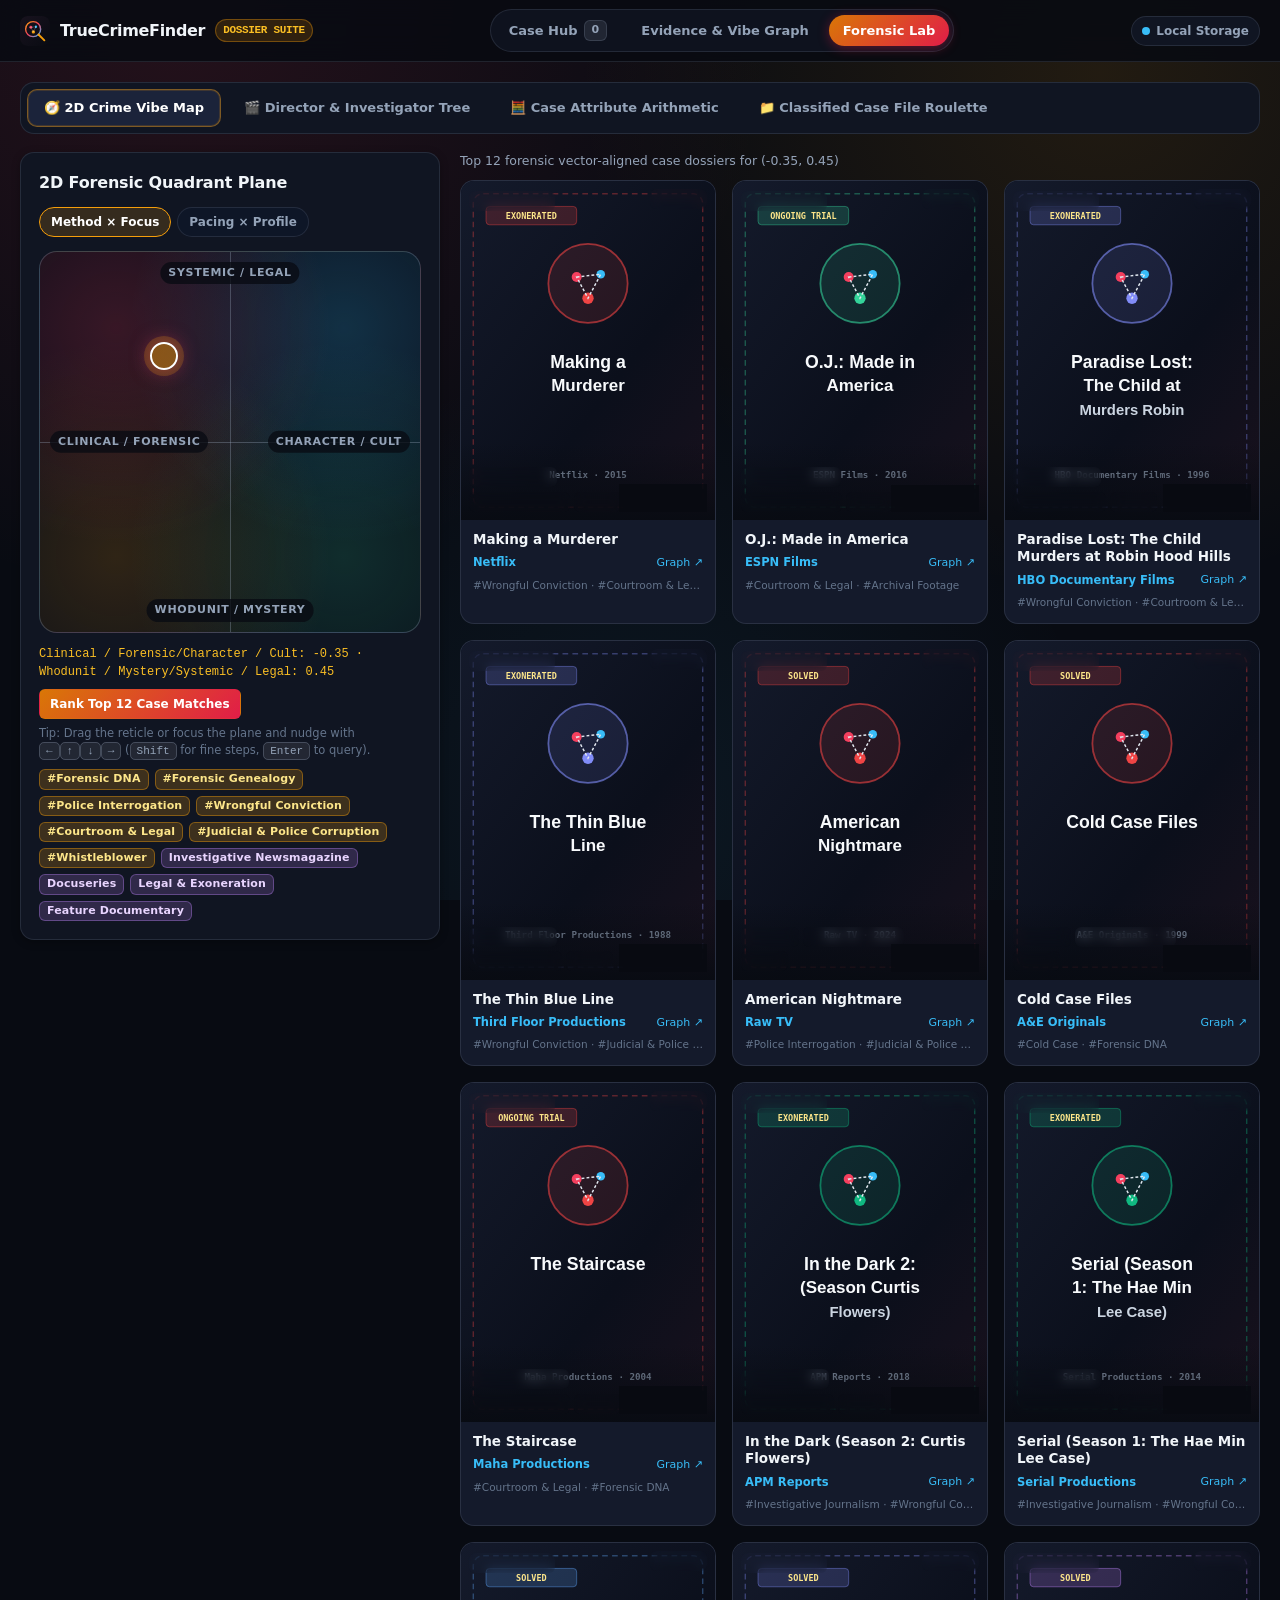
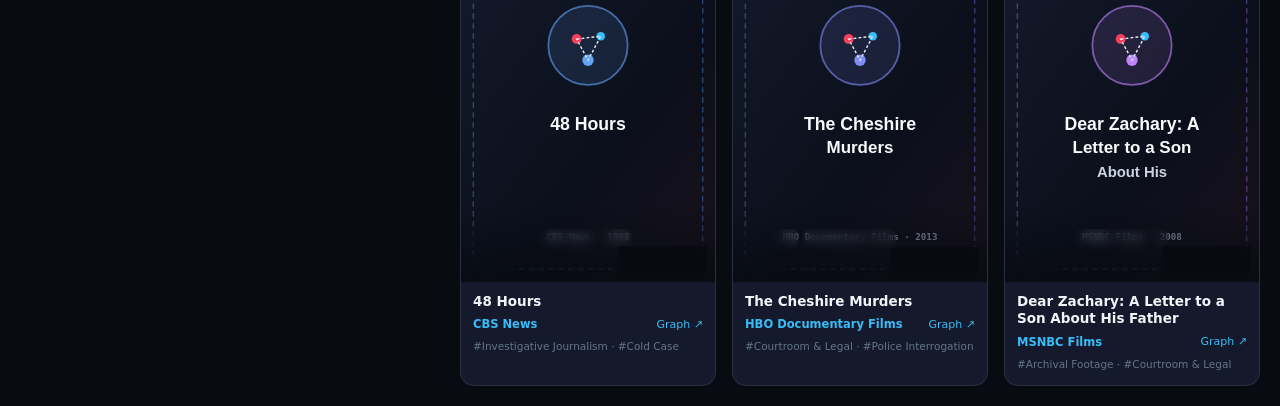
==== eclectic-lab.html @ af8a3ab4 "Initial commit: TrueCrimeFinder Web Suite" ====
<!DOCTYPE html>
<html lang="en">
<head>
  <meta charset="UTF-8">
  <meta name="viewport" content="width=device-width, initial-scale=1.0">
  <meta http-equiv="Content-Security-Policy" content="default-src 'self'; script-src 'self' 'unsafe-inline' 'wasm-unsafe-eval' https://cdn.jsdelivr.net; style-src 'self' 'unsafe-inline'; img-src 'self' https: data: blob:; connect-src 'self' https:; frame-src https://www.youtube-nocookie.com https://www.youtube.com; worker-src 'self' blob:; object-src 'none'; base-uri 'self'; form-action 'self';">
  <meta name="referrer" content="no-referrer-when-downgrade">
  <title>TrueCrimeFinder — Forensic Discovery Lab</title>
  <meta name="description" content="Experimental true crime discovery tools: 2D Crime Vibe Map, Director & Investigator Tree, Case Attribute Arithmetic, and Classified Case File Roulette.">
  <meta name="theme-color" content="#080b12">
  <meta name="mobile-web-app-capable" content="yes">
  <meta name="apple-mobile-web-app-status-bar-style" content="black-translucent">
  <meta name="apple-mobile-web-app-title" content="TrueCrimeFinder">
  <link rel="icon" href="./icon.svg" type="image/svg+xml">
  <link rel="apple-touch-icon" href="./icon.svg">
  <link rel="manifest" href="./manifest.webmanifest">
  <link rel="stylesheet" href="./styles.css">
</head>
<body>
  <div id="af-nav-host"></div>

  <main class="container">
    <!-- Segmented Forensic Lab Tab Bar -->
    <div class="tabs-bar" role="tablist" aria-label="Forensic Lab Modules">
      <button type="button" class="tab-btn active" role="tab" aria-selected="true" data-tab="vibe-map">🧭 2D Crime Vibe Map</button>
      <button type="button" class="tab-btn" role="tab" aria-selected="false" data-tab="auteur">🎬 Director &amp; Investigator Tree</button>
      <button type="button" class="tab-btn" role="tab" aria-selected="false" data-tab="arithmetic">🧮 Case Attribute Arithmetic</button>
      <button type="button" class="tab-btn" role="tab" aria-selected="false" data-tab="roulette">📁 Classified Case File Roulette</button>
    </div>

    <!-- MODULE 1: 2D CRIME VIBE MAP -->
    <section id="lab-vibe-map" class="tab-panel" role="tabpanel">
      <div class="vibe-map-layout">
        <div class="panel">
          <div class="panel-header">
            <h2 class="panel-title">2D Forensic Quadrant Plane</h2>
            <div class="pills-row">
              <button type="button" class="pill active axis-btn" data-axis="tone-reality">Method × Focus</button>
              <button type="button" class="pill axis-btn" data-axis="pacing-obscurity">Pacing × Profile</button>
            </div>
          </div>

          <!-- Draggable & Keyboard-Nudgeable Quadrant Plane (P1 A11y) -->
          <div
            id="quadrantPlane"
            class="quadrant-plane"
            tabindex="0"
            role="application"
            aria-label="2D Crime Vibe Map Quadrant Plane. Use arrow keys to nudge coordinates, Shift plus arrows for fine adjustments, and Enter to search."
          >
            <div class="quadrant-axis-x"></div>
            <div class="quadrant-axis-y"></div>
            <span class="quadrant-label top" id="qLblTop">Systemic / Legal</span>
            <span class="quadrant-label bottom" id="qLblBottom">Whodunit / Mystery</span>
            <span class="quadrant-label left" id="qLblLeft">Clinical / Forensic</span>
            <span class="quadrant-label right" id="qLblRight">Character / Cult</span>
            <div id="quadrantReticle" class="quadrant-reticle" style="left:50%;top:50%;"></div>
          </div>

          <div style="display:flex;justify-content:space-between;align-items:center;margin-top:12px;gap:8px;flex-wrap:wrap;">
            <div id="vibeCoordsReadout" aria-live="polite" style="font-family:var(--font-mono);font-size:12px;color:var(--amber);">
              x: 0.00 · y: 0.00
            </div>
            <button type="button" class="btn btn-primary btn-sm" id="searchQuadrantBtn">Rank Top 12 Case Matches</button>
          </div>
          <div style="font-size:11.5px;color:var(--text-dim);margin-top:6px;">
            Tip: Drag the reticle or focus the plane and nudge with <span class="kbd">←</span><span class="kbd">↑</span><span class="kbd">↓</span><span class="kbd">→</span> (<span class="kbd">Shift</span> for fine steps, <span class="kbd">Enter</span> to query).
          </div>
          <div id="quadrantSignals" class="pills-row" style="margin-top:10px;"></div>
        </div>

        <div>
          <div id="vibeMapMeta" style="font-size:12.5px;color:var(--text-muted);margin-bottom:10px;">Move the reticle to rank up to 12 true crime dossiers by forensic vector alignment.</div>
          <div id="vibeMapGrid" class="anime-grid"></div>
        </div>
      </div>
    </section>

    <!-- MODULE 2: DIRECTOR & INVESTIGATOR TREE -->
    <section id="lab-auteur" class="tab-panel" role="tabpanel" hidden>
      <div class="panel" style="margin-bottom:16px;">
        <div class="panel-header">
          <div>
            <h2 class="panel-title">Director, Journalist &amp; Investigator Tree</h2>
            <div style="font-size:12px;color:var(--text-muted);">Explore true crime documentarians, investigative podcast hosts, and homicide detectives across 5 craft buckets.</div>
          </div>
        </div>
        <div style="display:flex;gap:8px;margin-bottom:12px;flex-wrap:wrap;position:relative;">
          <div style="position:relative;flex:1;min-width:220px;">
            <input id="staffSearchInput" type="search" class="input input-full" placeholder="Search any documentarian, podcast journalist, or investigator..." autocomplete="off">
            <div id="staffDropdown" class="search-dropdown" role="listbox"></div>
          </div>
          <button type="button" class="btn btn-primary btn-sm" id="searchStaffBtn">Inspect Investigator</button>
        </div>
        <div class="pills-row" id="curatedAuteursBar"></div>
      </div>

      <div id="auteurHeader" class="panel" hidden style="margin-bottom:14px;"></div>
      <div id="auteurBucketsBar" class="pills-row sticky-subbar" style="margin-bottom:14px;"></div>
      <div id="auteurGrid" class="anime-grid"></div>
    </section>

    <!-- MODULE 3: CASE ATTRIBUTE ARITHMETIC -->
    <section id="lab-arithmetic" class="tab-panel" role="tabpanel" hidden>
      <div class="panel" style="margin-bottom:16px;">
        <div class="panel-header">
          <div>
            <h2 class="panel-title">Case Attribute Arithmetic (Signed Forensic Equations)</h2>
            <div style="font-size:12px;color:var(--text-muted);">
              Combine true crime cases, forensic tags, and categories with <strong>+</strong> / <strong>−</strong> polarity. Click any term's sign to flip it.
            </div>
          </div>
          <div class="meta-row">
            <label style="display:inline-flex;align-items:center;gap:5px;font-size:12px;color:var(--text-muted);cursor:pointer;">
              <input type="checkbox" id="arithEntryPointsOnly" checked> Standalone Entry Points Only
            </label>
            <button type="button" class="btn btn-sm" id="resetDefaultEqBtn">Preset: The Jinx + Forensic Files − Cult</button>
            <button type="button" class="btn btn-primary btn-sm" id="solveEquationBtn">= Solve Case Equation</button>
          </div>
        </div>

        <!-- Equation Bar -->
        <div id="equationBar" class="equation-bar" aria-label="Active forensic equation"></div>

        <!-- Add Terms Controls -->
        <div class="grid-3" style="margin-top:14px;">
          <div style="position:relative;">
            <label for="eqAddAnime" style="font-size:11.5px;color:var(--text-muted);display:block;margin-bottom:4px;">+ Add Case / Show Term</label>
            <input id="eqAddAnime" type="search" class="input input-full" placeholder="Search case (e.g. Making a Murderer, Bear Brook)..." autocomplete="off">
            <div id="eqAnimeDropdown" class="search-dropdown"></div>
          </div>
          <div>
            <label for="eqAddGenre" style="font-size:11.5px;color:var(--text-muted);display:block;margin-bottom:4px;">+ / − Add Category Term</label>
            <div style="display:flex;gap:6px;">
              <select id="eqAddGenre" class="select" style="flex:1;"></select>
              <button type="button" class="btn btn-emerald btn-sm" id="eqAddGenrePlus">+</button>
              <button type="button" class="btn btn-danger btn-sm" id="eqAddGenreMinus">−</button>
            </div>
          </div>
          <div>
            <label for="eqAddTag" style="font-size:11.5px;color:var(--text-muted);display:block;margin-bottom:4px;">+ / − Add Forensic Tag</label>
            <div style="display:flex;gap:6px;">
              <input id="eqAddTag" list="eqTagDatalist" class="input input-full" placeholder="e.g. Forensic Genealogy, Cold Case...">
              <datalist id="eqTagDatalist"></datalist>
              <button type="button" class="btn btn-emerald btn-sm" id="eqAddTagPlus">+</button>
              <button type="button" class="btn btn-danger btn-sm" id="eqAddTagMinus">−</button>
            </div>
          </div>
        </div>
      </div>

      <!-- Sticky Synthesized DNA Preview -->
      <div id="synthesizedDna" class="sticky-subbar" style="margin-bottom:14px;font-size:12px;color:var(--text-muted);" hidden></div>

      <div id="arithmeticGrid" class="anime-grid"></div>
    </section>

    <!-- MODULE 4: CLASSIFIED CASE FILE ROULETTE -->
    <section id="lab-roulette" class="tab-panel" role="tabpanel" hidden>
      <div class="panel" style="margin-bottom:18px;">
        <div class="panel-header" style="margin-bottom:0;">
          <div>
            <h2 class="panel-title">Classified Case File Roulette</h2>
            <div style="font-size:12px;color:var(--text-muted);">Case names and title tokens are stripped into <code>[REDACTED]</code> and poster art is sealed until declassification — evaluate cases purely on investigative premise.</div>
          </div>
          <div class="meta-row">
            <select id="roulettePopSelect" class="select" aria-label="Profile ceiling">
              <option value="75000">Deep Cuts (&lt;75k reach)</option>
              <option value="140000" selected>Under-Seen Cases (&lt;140k reach)</option>
              <option value="0">All Cases</option>
            </select>
            <select id="rouletteGenreSelect" class="select" aria-label="Optional category filter">
              <option value="">Any Category</option>
            </select>
            <button type="button" class="btn btn-primary btn-sm" id="rollRouletteBtn">🎲 Draw Classified Dossier</button>
          </div>
        </div>
      </div>

      <div id="rouletteStage"></div>
    </section>
  </main>

  <script src="./shared-core.js"></script>
  <script>
    (function () {
      'use strict';
      const AF = window.TrueCrimeFinderCore;
      AF.mountNav('lab');

      let activeTab = 'vibe-map';
      let taxonomy = null;
      const loadedTabs = new Set();

      function switchTab(tabName) {
        activeTab = tabName;
        document.querySelectorAll('.tabs-bar .tab-btn').forEach(btn => {
          const isAct = btn.dataset.tab === tabName;
          btn.classList.toggle('active', isAct);
          btn.setAttribute('aria-selected', String(isAct));
        });
        document.querySelectorAll('.tab-panel').forEach(sec => {
          sec.hidden = sec.id !== `lab-${tabName}`;
        });
        const url = new URL(window.location.href);
        url.searchParams.set('tab', tabName);
        history.replaceState(null, '', url.toString());

        if (!loadedTabs.has(tabName)) {
          loadedTabs.add(tabName);
          if (tabName === 'vibe-map') runQuadrantQuery();
          if (tabName === 'auteur') loadAuteur('Joe Berlinger');
          if (tabName === 'arithmetic') initArithmetic();
          if (tabName === 'roulette') rollRoulette();
        }
      }

      document.querySelectorAll('.tabs-bar .tab-btn').forEach(btn => {
        btn.addEventListener('click', () => switchTab(btn.dataset.tab));
      });

      function renderLabCard(media, badgeHtml = '') {
        const wl = AF.getState().watchlist[media.id];
        const title = AF.getDisplayTitle(media);
        const leadStudio = media.studios?.nodes?.[0]?.name || '';
        const subTags = AF.getTopSubgenreTags(media, 2);
        const caseSt = AF.classifyDub(media);
        return `
          <article class="anime-card" tabindex="0" data-id="${media.id}">
            <div class="anime-card-cover-wrap">
              <img class="anime-card-cover" src="${AF.escapeHtml(AF.getCover(media))}" alt="${AF.escapeHtml(title)}" loading="lazy">
              <div class="anime-card-overlay-top">
                <div>${badgeHtml} ${wl ? `<span class="badge badge-emerald">${AF.escapeHtml(wl.status)}</span>` : ''}</div>
                ${media.averageScore ? `<span class="badge badge-accent">★ ${media.averageScore}%</span>` : ''}
              </div>
              <div class="anime-card-overlay-bottom">
                <span class="badge badge-amber">${AF.escapeHtml(caseSt)}</span>
                <span class="badge badge-muted">Reach ${AF.formatCompactNumber(media.popularity)}</span>
                ${media.seasonYear ? `<span class="badge badge-muted">${media.seasonYear}</span>` : ''}
              </div>
              <button type="button" class="quick-wl-btn ${wl ? 'saved' : ''}" data-quick-wl="${media.id}" title="${wl ? 'Saved in Case Files (click to edit)' : 'Quick-add to Case Backlog'}">${wl ? '✓ Saved' : '+ Case File'}</button>
            </div>
            <div class="anime-card-body">
              <h3 class="anime-card-title">${AF.escapeHtml(title)}</h3>
              <div class="anime-card-meta">
                ${leadStudio
                  ? `<a href="./index.html?tab=archives&amp;studio=${encodeURIComponent(leadStudio)}" onclick="event.stopPropagation();" style="color:var(--cyan);font-weight:600;overflow:hidden;text-overflow:ellipsis;white-space:nowrap;">${AF.escapeHtml(leadStudio)}</a>`
                  : `<span>${AF.escapeHtml((media.genres || []).slice(0, 2).join(', ') || media.format || 'Dossier')}</span>`}
                <a href="./vibe-graph.html?seed=${media.id}" onclick="event.stopPropagation();" style="font-size:11px;flex-shrink:0;">Graph ↗</a>
              </div>
              ${subTags.length ? `<div style="font-size:10.5px;color:var(--text-dim);white-space:nowrap;overflow:hidden;text-overflow:ellipsis;">${subTags.map(t => '#' + AF.escapeHtml(t)).join(' · ')}</div>` : ''}
            </div>
          </article>
        `;
      }

      function wireCards(container, list) {
        const byId = new Map(list.map(m => [m.id, m]));
        container.querySelectorAll('.anime-card').forEach(card => {
          const open = () => AF.openDetailModal(byId.get(Number(card.dataset.id)) || Number(card.dataset.id));
          card.addEventListener('click', (ev) => { if (!ev.target.closest('a,button')) open(); });
          card.addEventListener('keydown', (ev) => { if (ev.key === 'Enter' || ev.key === ' ') { ev.preventDefault(); open(); } });
        });
        container.querySelectorAll('[data-quick-wl]').forEach(btn => {
          btn.addEventListener('click', (ev) => {
            ev.stopPropagation();
            const id = Number(btn.dataset.quickWl);
            const item = byId.get(id);
            const existing = AF.getState().watchlist[id];
            if (existing) {
              AF.openDetailModal(item || id);
            } else if (item) {
              AF.upsertWatchlistItem(item, { status: 'Case Backlog' });
              btn.classList.add('saved');
              btn.textContent = '✓ Saved';
              AF.toast(`Added "${AF.getDisplayTitle(item)}" to Case Backlog!`, 'success', 2000);
            }
          });
        });
      }

      // ----------------------------------------------------------------------
      // MODULE 1: 2D CRIME VIBE MAP (Method × Focus | Pacing × Profile)
      // ----------------------------------------------------------------------
      const AXIS_DEFS = {
        'tone-reality': {
          left: 'Clinical / Forensic', right: 'Character / Cult', bottom: 'Whodunit / Mystery', top: 'Systemic / Legal',
          mapCoords(x, y) {
            const tags = [], genres = [], avoidTags = [], avoidGenres = [];
            if (x <= -0.2) {
              tags.push('Forensic DNA', 'Forensic Genealogy', 'Police Interrogation');
              genres.push('Investigative Newsmagazine', 'Docuseries');
              avoidTags.push('Cult & High-Control Group');
            }
            if (x >= 0.2) {
              tags.push('Cult & High-Control Group', 'Con Artist & Impostor', 'Psychological Profile');
              genres.push('Cult & Extremism', 'Fraud & White-Collar');
            }
            if (y <= -0.2) {
              tags.push('Cold Case', 'Unsolved Mystery', 'Missing Persons', 'Small-Town Mystery');
              genres.push('Docuseries', 'True Crime Podcast');
            }
            if (y >= 0.2) {
              tags.push('Wrongful Conviction', 'Courtroom & Legal', 'Judicial & Police Corruption', 'Whistleblower');
              genres.push('Legal & Exoneration', 'Feature Documentary');
            }
            if (!tags.length && !genres.length) {
              tags.push('Investigative Journalism', 'Archival Footage');
              genres.push('Docuseries');
            }
            return { tags, genres, avoidTags, avoidGenres, maxPopularity: null, minPopularity: null };
          }
        },
        'pacing-obscurity': {
          left: 'Slow-Burn Deep Dive', right: 'Fast Procedural', bottom: 'High-Profile Case', top: 'Under-the-Radar Cold Case',
          mapCoords(x, y) {
            const tags = [], genres = [], avoidTags = [], avoidGenres = [];
            if (x <= -0.2) {
              tags.push('Investigative Journalism', 'Wrongful Conviction', 'Archival Footage');
              genres.push('True Crime Podcast', 'Feature Documentary');
            }
            if (x >= 0.2) {
              tags.push('Forensic DNA', 'Police Interrogation', 'Cyber & OSINT Sleuths');
              genres.push('Investigative Newsmagazine', 'Docuseries');
            }
            if (!tags.length) {
              tags.push('Cold Case', 'Courtroom & Legal');
              genres.push('Docuseries');
            }
            let maxPopularity = null;
            let minPopularity = null;
            if (y >= 0.35) maxPopularity = y >= 0.7 ? 55000 : 95000;
            else if (y <= -0.35) minPopularity = y <= -0.7 ? 160000 : 115000;
            return { tags, genres, avoidTags, avoidGenres, maxPopularity, minPopularity };
          }
        }
      };

      let axisMode = 'tone-reality';
      let reticleX = -0.35;
      let reticleY = 0.45;
      let quadrantDebounce = null;

      function updateReticleUI() {
        const def = AXIS_DEFS[axisMode];
        document.getElementById('qLblLeft').textContent = def.left;
        document.getElementById('qLblRight').textContent = def.right;
        document.getElementById('qLblTop').textContent = def.top;
        document.getElementById('qLblBottom').textContent = def.bottom;

        const leftPct = ((reticleX + 1) / 2) * 100;
        const topPct = ((1 - reticleY) / 2) * 100;
        const ret = document.getElementById('quadrantReticle');
        ret.style.left = leftPct + '%';
        ret.style.top = topPct + '%';

        document.getElementById('vibeCoordsReadout').textContent =
          `${def.left}/${def.right}: ${reticleX.toFixed(2)}  ·  ${def.bottom}/${def.top}: ${reticleY.toFixed(2)}`;

        const mapped = def.mapCoords(reticleX, reticleY);
        document.getElementById('quadrantSignals').innerHTML = [
          ...mapped.tags.map(t => `<span class="badge badge-accent">#${AF.escapeHtml(t)}</span>`),
          ...mapped.genres.map(g => `<span class="badge badge-purple">${AF.escapeHtml(g)}</span>`),
          mapped.maxPopularity ? `<span class="badge badge-amber">Reach &lt; ${AF.formatCompactNumber(mapped.maxPopularity)}</span>` : '',
          mapped.minPopularity ? `<span class="badge badge-cyan">Reach &gt; ${AF.formatCompactNumber(mapped.minPopularity)}</span>` : ''
        ].join('');
      }

      async function runQuadrantQuery() {
        const def = AXIS_DEFS[axisMode];
        const mapped = def.mapCoords(reticleX, reticleY);
        const grid = document.getElementById('vibeMapGrid');
        const meta = document.getElementById('vibeMapMeta');

        let pool = [...AF.CANONICAL_DOSSIER_LIST];
        if (mapped.maxPopularity) {
          const sub = pool.filter(m => (m.popularity || 0) <= mapped.maxPopularity);
          if (sub.length >= 4) pool = sub;
        }
        if (mapped.minPopularity) {
          const sub = pool.filter(m => (m.popularity || 0) >= mapped.minPopularity);
          if (sub.length >= 4) pool = sub;
        }

        const targetTags = new Set(mapped.tags.map(t => t.toLowerCase()));
        const targetGenres = new Set(mapped.genres.map(g => g.toLowerCase()));
        const avoidT = new Set((mapped.avoidTags || []).map(t => t.toLowerCase()));
        const avoidG = new Set((mapped.avoidGenres || []).map(g => g.toLowerCase()));

        const rawScored = pool.map(m => {
          let align = 0;
          let hits = 0;
          for (const t of (m.tags || [])) {
            const tl = t.name.toLowerCase();
            if (targetTags.has(tl)) { align += (t.rank || 60) * 1.3; hits++; }
            if (avoidT.has(tl)) align -= (t.rank || 60) * 1.4;
          }
          for (const g of (m.genres || [])) {
            const gl = g.toLowerCase();
            if (targetGenres.has(gl)) { align += 48; hits++; }
            if (avoidG.has(gl)) align -= 75;
          }
          if (hits >= 2) align *= (1 + Math.min(4, hits) * 0.16);
          align += (m.averageScore || 80) * 0.28;
          return { media: m, align };
        }).sort((a, b) => b.align - a.align).slice(0, 12);

        const topAlign = rawScored[0]?.align || 1;
        const minAlign = rawScored[rawScored.length - 1]?.align || 0;
        const span = Math.max(25, topAlign - minAlign);
        const scored = rawScored.map((s, idx) => {
          const norm = (s.align - minAlign) / span;
          const pct = Math.min(98, Math.max(64, Math.round(70 + norm * 27 - idx * 0.4)));
          return { ...s, pct };
        });

        meta.textContent = `Top ${scored.length} forensic vector-aligned case dossiers for (${reticleX.toFixed(2)}, ${reticleY.toFixed(2)})`;
        grid.innerHTML = scored.map(s => renderLabCard(s.media, `<span class="badge badge-cyan">${s.pct}% match</span>`)).join('');
        wireCards(grid, scored.map(s => s.media));
      }

      const plane = document.getElementById('quadrantPlane');
      let draggingPlane = false;

      function setReticleFromPointer(ev) {
        const rect = plane.getBoundingClientRect();
        const nx = Math.max(-1, Math.min(1, ((ev.clientX - rect.left) / rect.width) * 2 - 1));
        const ny = Math.max(-1, Math.min(1, 1 - ((ev.clientY - rect.top) / rect.height) * 2));
        reticleX = nx;
        reticleY = ny;
        updateReticleUI();
      }

      plane.addEventListener('pointerdown', (ev) => {
        draggingPlane = true;
        plane.setPointerCapture(ev.pointerId);
        setReticleFromPointer(ev);
      });
      plane.addEventListener('pointermove', (ev) => {
        if (!draggingPlane) return;
        setReticleFromPointer(ev);
      });
      plane.addEventListener('pointerup', () => {
        if (!draggingPlane) return;
        draggingPlane = false;
        runQuadrantQuery();
      });

      plane.addEventListener('keydown', (ev) => {
        const step = ev.shiftKey ? 0.05 : 0.15;
        let changed = false;
        if (ev.key === 'ArrowLeft') { reticleX = Math.max(-1, reticleX - step); changed = true; }
        else if (ev.key === 'ArrowRight') { reticleX = Math.min(1, reticleX + step); changed = true; }
        else if (ev.key === 'ArrowUp') { reticleY = Math.min(1, reticleY + step); changed = true; }
        else if (ev.key === 'ArrowDown') { reticleY = Math.max(-1, reticleY - step); changed = true; }
        else if (ev.key === 'Enter' || ev.key === ' ') {
          ev.preventDefault();
          runQuadrantQuery();
          return;
        }
        if (changed) {
          ev.preventDefault();
          updateReticleUI();
          if (quadrantDebounce) clearTimeout(quadrantDebounce);
          quadrantDebounce = setTimeout(runQuadrantQuery, 350);
        }
      });

      document.querySelectorAll('.axis-btn').forEach(btn => {
        btn.addEventListener('click', () => {
          axisMode = btn.dataset.axis;
          document.querySelectorAll('.axis-btn').forEach(b => b.classList.toggle('active', b === btn));
          updateReticleUI();
          runQuadrantQuery();
        });
      });
      document.getElementById('searchQuadrantBtn').addEventListener('click', runQuadrantQuery);
      updateReticleUI();

      // ----------------------------------------------------------------------
      // MODULE 2: DIRECTOR & INVESTIGATOR TREE
      // ----------------------------------------------------------------------
      const CURATED_AUTEURS = [
        'Joe Berlinger',
        'Alex Gibney',
        'Errol Morris',
        'Sarah Koenig',
        'Keith Morrison',
        'Madeleine Baran',
        'Andrew Jarecki',
        'Werner Herzog'
      ];

      const CRAFT_BUCKETS = [
        'All Credits',
        'Director / Filmmaker',
        'Host / Journalist',
        'Detective / Forensic',
        'Legal / Producer',
        'Other'
      ];

      let currentAuteurCredits = [];
      let activeBucket = 'All Credits';

      function classifyCraftRole(roleStr) {
        const r = String(roleStr || '').toLowerCase();
        if (/(host|journalist|correspondent|anchor|author|narrator)/.test(r)) return 'Host / Journalist';
        if (/(detective|fbi|investigator|genealogist|sleuth)/.test(r)) return 'Detective / Forensic';
        if (/(attorney|legal|producer|whistleblower)/.test(r)) return 'Legal / Producer';
        if (/(director|creator|cinematography)/.test(r)) return 'Director / Filmmaker';
        return 'Other';
      }

      document.getElementById('curatedAuteursBar').innerHTML = CURATED_AUTEURS.map(name =>
        `<button type="button" class="pill auteur-chip" data-name="${AF.escapeHtml(name)}">${AF.escapeHtml(name)}</button>`
      ).join('');
      document.querySelectorAll('.auteur-chip').forEach(btn => {
        btn.addEventListener('click', () => {
          document.getElementById('staffSearchInput').value = btn.dataset.name;
          loadAuteur(btn.dataset.name);
        });
      });

      const staffInp = document.getElementById('staffSearchInput');
      const staffDrop = document.getElementById('staffDropdown');
      let staffTimer = null;
      staffInp.addEventListener('input', () => {
        const q = staffInp.value.trim();
        if (staffTimer) clearTimeout(staffTimer);
        if (q.length < 2) { staffDrop.classList.remove('open'); return; }
        staffTimer = setTimeout(async () => {
          const data = await AF.anilistQuery('query { staff(search: $search) }', { search: q });
          const list = data?.Page?.staff || [];
          if (!list.length) { staffDrop.classList.remove('open'); return; }
          staffDrop.innerHTML = list.map(st => `
            <div class="search-item" data-name="${AF.escapeHtml(st.name.full)}">
              ${st.image?.medium ? `<img src="${AF.escapeHtml(st.image.medium)}" alt="" style="width:36px;height:48px;">` : ''}
              <div>
                <div style="font-weight:700;font-size:13px;">${AF.escapeHtml(st.name.full)}</div>
                <div style="font-size:11px;color:var(--text-muted);">${AF.escapeHtml((st.primaryOccupations || []).join(' · '))}</div>
              </div>
            </div>
          `).join('');
          staffDrop.classList.add('open');
          staffDrop.querySelectorAll('.search-item').forEach(row => {
            row.addEventListener('click', () => {
              staffInp.value = row.dataset.name;
              staffDrop.classList.remove('open');
              loadAuteur(row.dataset.name);
            });
          });
        }, 220);
      });
      document.addEventListener('click', (ev) => {
        if (!ev.target.closest('#staffSearchInput') && !ev.target.closest('#staffDropdown')) staffDrop.classList.remove('open');
      });

      document.getElementById('searchStaffBtn').addEventListener('click', () => {
        staffDrop.classList.remove('open');
        const q = staffInp.value.trim();
        if (q) loadAuteur(q);
      });
      staffInp.addEventListener('keydown', (ev) => {
        if (ev.key === 'Enter') {
          staffDrop.classList.remove('open');
          const q = ev.target.value.trim();
          if (q) loadAuteur(q);
        }
      });

      async function loadAuteur(name) {
        const header = document.getElementById('auteurHeader');
        const bucketsBar = document.getElementById('auteurBucketsBar');
        const grid = document.getElementById('auteurGrid');
        header.hidden = true;
        bucketsBar.innerHTML = '';

        const data = await AF.anilistQuery('query { staff(search: $search) }', { search: name });
        const staff = data?.Page?.staff?.[0];
        if (!staff) {
          grid.innerHTML = `<div class="empty-state" style="grid-column:1/-1;">Investigator or creator "${AF.escapeHtml(name)}" not found. Try picking one of the curated investigators above.</div>`;
          return;
        }

        const creditMap = new Map();
        const allEdges = [...(staff.p1?.edges || []), ...(staff.p2?.edges || [])];
        for (const e of allEdges) {
          const m = e?.node;
          if (!m) continue;
          const role = e.staffRole || 'Investigator';
          const bucket = classifyCraftRole(role);
          if (!creditMap.has(m.id)) {
            creditMap.set(m.id, { media: m, roles: [role], buckets: new Set([bucket]), rolesByBucket: { [bucket]: [role] } });
          } else {
            const rec = creditMap.get(m.id);
            if (!rec.roles.includes(role)) rec.roles.push(role);
            rec.buckets.add(bucket);
            if (!rec.rolesByBucket[bucket]) rec.rolesByBucket[bucket] = [];
            if (!rec.rolesByBucket[bucket].includes(role)) rec.rolesByBucket[bucket].push(role);
          }
        }

        currentAuteurCredits = Array.from(creditMap.values());
        activeBucket = 'All Credits';

        header.hidden = false;
        header.innerHTML = `
          <div style="display:flex;gap:14px;align-items:center;flex-wrap:wrap;">
            ${staff.image?.large ? `<img src="${AF.escapeHtml(staff.image.large)}" alt="${AF.escapeHtml(staff.name.full)}" style="width:68px;height:68px;object-fit:cover;border-radius:50%;border:2px solid var(--accent);">` : ''}
            <div style="flex:1;min-width:220px;">
              <h3 style="margin:0;font-size:17px;">${AF.escapeHtml(staff.name.full)}</h3>
              <div style="font-size:12px;color:var(--cyan);margin-top:2px;">${AF.escapeHtml((staff.primaryOccupations || []).join(' · '))}</div>
              <p style="margin:6px 0 0;font-size:12.5px;color:var(--text-muted);">
                ${AF.escapeHtml(AF.stripHtml(staff.description))}
              </p>
            </div>
            <span class="badge badge-accent">${currentAuteurCredits.length} Indexed Case Files</span>
          </div>
        `;
        renderAuteurCredits();
      }

      function renderAuteurCredits() {
        const bucketsBar = document.getElementById('auteurBucketsBar');
        const grid = document.getElementById('auteurGrid');

        const counts = {};
        CRAFT_BUCKETS.forEach(b => { counts[b] = 0; });
        counts['All Credits'] = currentAuteurCredits.length;
        currentAuteurCredits.forEach(c => {
          c.buckets.forEach(b => { counts[b] = (counts[b] || 0) + 1; });
        });

        bucketsBar.innerHTML = CRAFT_BUCKETS.map(b => `
          <button type="button" class="pill ${activeBucket === b ? 'active' : ''}" data-bucket="${AF.escapeHtml(b)}">
            ${AF.escapeHtml(b)} <span class="badge badge-muted">${counts[b] || 0}</span>
          </button>
        `).join('');
        bucketsBar.querySelectorAll('.pill').forEach(btn => {
          btn.addEventListener('click', () => {
            activeBucket = btn.dataset.bucket;
            renderAuteurCredits();
          });
        });

        const filtered = activeBucket === 'All Credits'
          ? currentAuteurCredits
          : currentAuteurCredits.filter(c => c.buckets.has(activeBucket));

        const pickRole = (c) => {
          if (activeBucket !== 'All Credits' && c.rolesByBucket?.[activeBucket]?.length) {
            return c.rolesByBucket[activeBucket][0];
          }
          return c.roles[0];
        };

        grid.innerHTML = filtered.length
          ? filtered.map(c => renderLabCard(c.media, `<span class="badge badge-purple">${AF.escapeHtml(pickRole(c))}</span>`)).join('')
          : `<div class="empty-state" style="grid-column:1/-1;">No case files in the "${AF.escapeHtml(activeBucket)}" bucket.</div>`;
        wireCards(grid, filtered.map(c => c.media));
      }

      // ----------------------------------------------------------------------
      // MODULE 3: CASE ATTRIBUTE ARITHMETIC
      // ----------------------------------------------------------------------
      let eqTerms = [];
      let arithmeticInitialized = false;

      async function ensureTaxonomyLoaded() {
        if (taxonomy) return taxonomy;
        taxonomy = await AF.getTaxonomy();
        const gSel = document.getElementById('eqAddGenre');
        const rSel = document.getElementById('rouletteGenreSelect');
        gSel.innerHTML = taxonomy.genres.map(g => `<option value="${AF.escapeHtml(g)}">${AF.escapeHtml(g)}</option>`).join('');
        rSel.innerHTML = `<option value="">Any Category</option>` + taxonomy.genres.map(g => `<option value="${AF.escapeHtml(g)}">${AF.escapeHtml(g)}</option>`).join('');

        const dl = document.getElementById('eqTagDatalist');
        dl.innerHTML = taxonomy.tags.map(t => `<option value="${AF.escapeHtml(t.name)}"></option>`).join('');
        return taxonomy;
      }

      function renderEquationBar() {
        const bar = document.getElementById('equationBar');
        if (!eqTerms.length) {
          bar.innerHTML = `<span style="color:var(--text-dim);font-size:13px;">Add case files, categories, or forensic tags below to build a signed equation...</span>`;
          return;
        }
        bar.innerHTML = eqTerms.map((t, idx) => `
          <div class="eq-term ${t.sign > 0 ? 'plus' : 'minus'}">
            <button type="button" class="eq-sign-btn" data-idx="${idx}" title="Click to flip + / − polarity">${t.sign > 0 ? '+' : '−'}</button>
            <span>${AF.escapeHtml(t.label)}</span>
            <span style="font-size:10px;opacity:0.75;text-transform:uppercase;">${t.type}</span>
            <button type="button" class="eq-remove-btn" data-idx="${idx}" aria-label="Remove ${AF.escapeHtml(t.label)}">✕</button>
          </div>
        `).join('');

        bar.querySelectorAll('.eq-sign-btn').forEach(btn => {
          btn.addEventListener('click', () => {
            const idx = Number(btn.dataset.idx);
            eqTerms[idx].sign *= -1;
            renderEquationBar();
            solveEquation();
          });
        });
        bar.querySelectorAll('.eq-remove-btn').forEach(btn => {
          btn.addEventListener('click', () => {
            eqTerms.splice(Number(btn.dataset.idx), 1);
            renderEquationBar();
            solveEquation();
          });
        });
      }

      function synthesizeDna() {
        const posTags = new Map();
        const negTags = new Set();
        const posGenres = new Map();
        const negGenres = new Set();
        const seedIds = new Set();

        for (const term of eqTerms) {
          if (term.type === 'anime' && term.anime) {
            seedIds.add(term.anime.id);
            const a = term.anime;
            for (const g of (a.genres || [])) {
              if (term.sign > 0) posGenres.set(g, (posGenres.get(g) || 0) + 1);
              else negGenres.add(g);
            }
            for (const t of (a.tags || []).slice(0, 8)) {
              if (term.sign > 0) posTags.set(t.name, (posTags.get(t.name) || 0) + (t.rank || 70));
              else negTags.add(t.name);
            }
          } else if (term.type === 'genre') {
            if (term.sign > 0) posGenres.set(term.label, (posGenres.get(term.label) || 0) + 2);
            else negGenres.add(term.label);
          } else if (term.type === 'tag') {
            if (term.sign > 0) posTags.set(term.label, (posTags.get(term.label) || 0) + 120);
            else negTags.add(term.label);
          }
        }

        negGenres.forEach(g => posGenres.delete(g));
        negTags.forEach(t => posTags.delete(t));

        const topPosTags = Array.from(posTags.entries()).sort((a, b) => b[1] - a[1]).slice(0, 6).map(([k]) => k);
        const topPosGenres = Array.from(posGenres.entries()).sort((a, b) => b[1] - a[1]).slice(0, 4).map(([k]) => k);

        return {
          posTags: topPosTags,
          posGenres: topPosGenres,
          negTags: Array.from(negTags).slice(0, 6),
          negGenres: Array.from(negGenres).slice(0, 6),
          seedIds
        };
      }

      async function solveEquation() {
        const dnaBox = document.getElementById('synthesizedDna');
        const grid = document.getElementById('arithmeticGrid');
        if (!eqTerms.length) {
          dnaBox.innerHTML = '';
          dnaBox.hidden = true;
          grid.innerHTML = `<div class="empty-state" style="grid-column:1/-1;">Add at least one positive case or forensic term to solve.</div>`;
          return;
        }

        const dna = synthesizeDna();
        dnaBox.hidden = false;
        dnaBox.innerHTML = `
          <div class="meta-row">
            <strong style="color:var(--text);">Synthesized Forensic DNA:</strong>
            ${dna.posGenres.map(g => `<span class="badge badge-emerald">+ ${AF.escapeHtml(g)}</span>`).join('')}
            ${dna.posTags.map(t => `<span class="badge badge-cyan">+ #${AF.escapeHtml(t)}</span>`).join('')}
            ${dna.negGenres.map(g => `<span class="badge badge-rose">− ${AF.escapeHtml(g)}</span>`).join('')}
            ${dna.negTags.map(t => `<span class="badge badge-rose">− #${AF.escapeHtml(t)}</span>`).join('')}
          </div>
        `;

        const posT = new Set(dna.posTags.map(x => x.toLowerCase()));
        const posG = new Set(dna.posGenres.map(x => x.toLowerCase()));
        const negT = new Set(dna.negTags.map(x => x.toLowerCase()));
        const negG = new Set(dna.negGenres.map(x => x.toLowerCase()));

        const entryOnly = document.getElementById('arithEntryPointsOnly')?.checked;
        const pool = AF.CANONICAL_DOSSIER_LIST.filter(m => {
          if (dna.seedIds.has(m.id)) return false;
          if (entryOnly && AF.isSequelOrRecap(m)) return false;
          if ((m.genres || []).some(g => negG.has(g.toLowerCase()))) return false;
          if ((m.tags || []).some(t => negT.has(t.name.toLowerCase()))) return false;
          return true;
        });

        const ranked = pool.map(m => {
          let score = 0;
          let hitCount = 0;
          for (const t of (m.tags || [])) {
            const tl = t.name.toLowerCase();
            if (posT.has(tl)) { score += (t.rank || 70) * 1.25; hitCount++; }
            if (negT.has(tl)) score -= (t.rank || 70) * 1.8;
          }
          for (const g of (m.genres || [])) {
            const gl = g.toLowerCase();
            if (posG.has(gl)) { score += 45; hitCount++; }
            if (negG.has(gl)) score -= 90;
          }
          if (hitCount >= 3) score *= 1.18;
          score += (m.averageScore || 80) * 0.4;
          return { media: m, score };
        }).sort((a, b) => b.score - a.score).slice(0, 18);

        grid.innerHTML = ranked.length
          ? ranked.map((r, i) => renderLabCard(r.media, `<span class="badge badge-emerald">#${i + 1} Fit</span>`)).join('')
          : `<div class="empty-state" style="grid-column:1/-1;">No case files satisfied all exclusion constraints. Try flipping or removing a negative term.</div>`;
        wireCards(grid, ranked.map(r => r.media));
      }

      async function loadDefaultPresetEquation() {
        const [jinx, forensic] = await Promise.all([
          AF.fetchAnimeById(101), // The Jinx
          AF.fetchAnimeById(104)  // Forensic Files
        ]);
        eqTerms = [];
        if (jinx) eqTerms.push({ type: 'anime', label: AF.getDisplayTitle(jinx), sign: 1, anime: jinx });
        if (forensic) eqTerms.push({ type: 'anime', label: AF.getDisplayTitle(forensic), sign: 1, anime: forensic });
        eqTerms.push({ type: 'genre', label: 'Cult & Extremism', sign: -1 });
        renderEquationBar();
        solveEquation();
      }

      async function initArithmetic(seedIdOverride = null) {
        await ensureTaxonomyLoaded();
        if (arithmeticInitialized && !seedIdOverride) return;
        arithmeticInitialized = true;

        const params = new URLSearchParams(window.location.search);
        const seedId = seedIdOverride || Number(params.get('seed'));
        if (seedId) {
          const seeded = await AF.fetchAnimeById(seedId);
          if (seeded) {
            eqTerms = [{ type: 'anime', label: AF.getDisplayTitle(seeded), sign: 1, anime: seeded }];
            renderEquationBar();
            solveEquation();
            return;
          }
        }
        await loadDefaultPresetEquation();
      }

      const eqAnimeInp = document.getElementById('eqAddAnime');
      const eqAnimeDrop = document.getElementById('eqAnimeDropdown');
      let eqSearchTimer = null;
      eqAnimeInp.addEventListener('input', () => {
        const q = eqAnimeInp.value.trim();
        if (eqSearchTimer) clearTimeout(eqSearchTimer);
        if (q.length < 2) { eqAnimeDrop.classList.remove('open'); return; }
        eqSearchTimer = setTimeout(async () => {
          const hits = await AF.searchAnimeQuick(q, 6);
          if (!hits.length) { eqAnimeDrop.classList.remove('open'); return; }
          eqAnimeDrop.innerHTML = hits.map(m => `
            <div class="search-item" data-id="${m.id}">
              <img src="${AF.escapeHtml(AF.getCover(m))}" alt="">
              <div>
                <div style="font-weight:700;font-size:13px;">${AF.escapeHtml(AF.getDisplayTitle(m))}</div>
                <div style="font-size:11px;color:var(--text-muted);">${m.seasonYear || ''} · ${(m.genres || []).slice(0, 2).join(', ')}</div>
              </div>
            </div>
          `).join('');
          eqAnimeDrop.classList.add('open');
          eqAnimeDrop.querySelectorAll('.search-item').forEach((row, idx) => {
            row.addEventListener('click', () => {
              const m = hits[idx];
              eqTerms.push({ type: 'anime', label: AF.getDisplayTitle(m), sign: 1, anime: m });
              eqAnimeInp.value = '';
              eqAnimeDrop.classList.remove('open');
              renderEquationBar();
              solveEquation();
            });
          });
        }, 250);
      });

      document.getElementById('eqAddGenrePlus').addEventListener('click', () => {
        const g = document.getElementById('eqAddGenre').value;
        if (g) { eqTerms.push({ type: 'genre', label: g, sign: 1 }); renderEquationBar(); solveEquation(); }
      });
      document.getElementById('eqAddGenreMinus').addEventListener('click', () => {
        const g = document.getElementById('eqAddGenre').value;
        if (g) { eqTerms.push({ type: 'genre', label: g, sign: -1 }); renderEquationBar(); solveEquation(); }
      });
      function canonicalizeTag(input) {
        if (!taxonomy?.tags?.length) return input.trim();
        const low = input.trim().toLowerCase();
        const exact = taxonomy.tags.find(t => t.name.toLowerCase() === low);
        if (exact) return exact.name;
        const partial = taxonomy.tags.find(t => t.name.toLowerCase().includes(low));
        return partial ? partial.name : null;
      }

      document.getElementById('eqAddTagPlus').addEventListener('click', () => {
        const raw = document.getElementById('eqAddTag').value.trim();
        const t = canonicalizeTag(raw);
        if (!t) return AF.toast(`"${raw}" is not a canonical forensic tag. Pick from the suggestions.`, 'warn');
        eqTerms.push({ type: 'tag', label: t, sign: 1 }); document.getElementById('eqAddTag').value = ''; renderEquationBar(); solveEquation();
      });
      document.getElementById('eqAddTagMinus').addEventListener('click', () => {
        const raw = document.getElementById('eqAddTag').value.trim();
        const t = canonicalizeTag(raw);
        if (!t) return AF.toast(`"${raw}" is not a canonical forensic tag. Pick from the suggestions.`, 'warn');
        eqTerms.push({ type: 'tag', label: t, sign: -1 }); document.getElementById('eqAddTag').value = ''; renderEquationBar(); solveEquation();
      });
      document.getElementById('resetDefaultEqBtn').addEventListener('click', loadDefaultPresetEquation);
      document.getElementById('solveEquationBtn').addEventListener('click', solveEquation);
      document.getElementById('arithEntryPointsOnly').addEventListener('change', solveEquation);
      document.addEventListener('click', (ev) => {
        if (!ev.target.closest('#eqAddAnime') && !ev.target.closest('#eqAnimeDropdown')) {
          eqAnimeDrop.classList.remove('open');
        }
      });

      // ----------------------------------------------------------------------
      // MODULE 4: CLASSIFIED CASE FILE ROULETTE
      // ----------------------------------------------------------------------
      let roulettePool = [];
      let currentRoulette = null;
      let rouletteRevealed = false;
      let rouletteHints = { era: false, studio: false, source: false, staff: false };

      function redactSynopsis(media) {
        let text = AF.stripHtml(media.description || '');
        if (!text) return 'No dossier summary available.';

        const title = AF.getDisplayTitle(media);
        const tokens = new Set([title]);
        const ignore = new Set(['the','and','for','with','from','into','that','this','season','part','story','world','life','case','crime','murder','murders','killer']);

        title.split(/[^a-zA-Z0-9]+/).forEach(w => {
          if (w.length >= 4 && !ignore.has(w.toLowerCase())) {
            tokens.add(w);
          }
        });

        const sorted = Array.from(tokens).sort((a, b) => b.length - a.length);
        let safe = AF.escapeHtml(text);
        for (const tok of sorted) {
          const esc = AF.escapeHtml(tok).replace(/[.*+?^${}()|[\]\\]/g, '\\$&');
          const re = new RegExp(`(?<![a-zA-Z0-9])${esc}(?![a-zA-Z0-9])`, 'gi');
          safe = safe.replace(re, '<span class="redacted-token">[REDACTED]</span>');
        }
        return safe;
      }

      async function rollRoulette(refetch = false) {
        await ensureTaxonomyLoaded();
        const stage = document.getElementById('rouletteStage');
        const popMax = Number(document.getElementById('roulettePopSelect').value) || 0;
        const genre = document.getElementById('rouletteGenreSelect').value;

        if (refetch || !roulettePool.length) {
          let pool = [...AF.CANONICAL_DOSSIER_LIST];
          if (popMax) {
            const sub = pool.filter(m => (m.popularity || 0) <= popMax);
            if (sub.length >= 4) pool = sub;
          }
          if (genre) {
            const sub = pool.filter(m => (m.genres || []).includes(genre));
            if (sub.length >= 2) pool = sub;
          }
          roulettePool = pool;
        }

        if (!roulettePool.length) {
          stage.innerHTML = `<div class="empty-state">No case files matched those filters. Try widening reach or category.</div>`;
          return;
        }
        const idx = Math.floor(Math.random() * roulettePool.length);
        currentRoulette = roulettePool.splice(idx, 1)[0];
        rouletteRevealed = false;
        rouletteHints = { era: false, studio: false, source: false, staff: false };
        renderRouletteCard();
      }

      function renderRouletteCard() {
        const stage = document.getElementById('rouletteStage');
        const m = currentRoulette;
        if (!m) return;
        const wl = AF.getState().watchlist[m.id];

        if (!rouletteRevealed) {
          const studioName = (m.studios?.nodes || []).map(s => s.name).join(', ') || 'Independent';
          const sourceLbl = AF.formatSourceLabel(m.source) || 'Case Dossier';
          const staffList = AF.getKeyStaff(m).map(s => `${s.role}: ${s.name}`).join(' · ') || 'No lead investigator listed';
          const eraFmt = `${m.seasonYear || 'Unknown Year'} · ${m.format || 'Dossier'}${m.episodes ? ' · ' + (m.episodes === 1 ? 'Feature' : m.episodes + ' eps') : ''}`;

          stage.innerHTML = `
            <div class="roulette-card">
              <div class="meta-row" style="justify-content:space-between;margin-bottom:14px;">
                <span class="badge badge-amber">CLASSIFIED CASE DOSSIER · TITLE &amp; ARTWORK SEALED</span>
                <div class="meta-row">
                  <span class="badge badge-cyan">${AF.escapeHtml(AF.classifyDub(m))}</span>
                  ${(m.genres || []).slice(0, 3).map(g => `<span class="badge badge-purple">${AF.escapeHtml(g)}</span>`).join('')}
                </div>
              </div>
              <p style="font-size:15px;line-height:1.7;color:#e2e8f0;margin:0 0 16px;white-space:pre-line;">
                ${redactSynopsis(m)}
              </p>
              <!-- Optional Spoiler-Free Forensic Hints -->
              <div style="margin-bottom:18px;padding:12px;border-radius:10px;background:rgba(8,11,18,0.6);border:1px solid var(--border);">
                <div style="font-size:11px;font-weight:700;color:var(--text-dim);text-transform:uppercase;margin-bottom:8px;">Declassify Partial Evidence Hints (Click to Peek)</div>
                <div class="pills-row">
                  <button type="button" class="pill ${rouletteHints.era ? 'active' : ''}" data-hint="era">${rouletteHints.era ? '📅 ' + AF.escapeHtml(eraFmt) : '📅 Reveal Era &amp; Format'}</button>
                  <button type="button" class="pill ${rouletteHints.studio ? 'active' : ''}" data-hint="studio">${rouletteHints.studio ? '🎬 ' + AF.escapeHtml(studioName) : '🎬 Reveal Network / Producer'}</button>
                  <button type="button" class="pill ${rouletteHints.source ? 'active' : ''}" data-hint="source">${rouletteHints.source ? '📖 Evidence: ' + AF.escapeHtml(sourceLbl) : '📖 Reveal Evidence Source'}</button>
                  <button type="button" class="pill ${rouletteHints.staff ? 'active' : ''}" data-hint="staff">${rouletteHints.staff ? '🕵️ ' + AF.escapeHtml(staffList) : '🕵️ Reveal Lead Investigator / Director'}</button>
                </div>
              </div>
              <div class="meta-row">
                <button type="button" class="btn btn-emerald" id="blindSaveBtn">${wl ? '✓ Saved Blindly (' + AF.escapeHtml(wl.status) + ')' : '★ Blind Save to Case Backlog'}</button>
                <button type="button" class="btn btn-primary" id="revealRouletteBtn">👁 Declassify Case &amp; Poster</button>
                <button type="button" class="btn" id="skipRouletteBtn" style="margin-left:auto;">🎲 Next Classified File</button>
              </div>
            </div>
          `;
          stage.querySelectorAll('[data-hint]').forEach(btn => {
            btn.addEventListener('click', () => {
              const k = btn.dataset.hint;
              rouletteHints[k] = !rouletteHints[k];
              renderRouletteCard();
            });
          });
        } else {
          const title = AF.getDisplayTitle(m);
          const cleanDesc = AF.stripHtml(m.description || '').trim();
          stage.innerHTML = `
            <div class="roulette-card">
              <div class="detail-hero">
                <img class="detail-cover" src="${AF.escapeHtml(AF.getCover(m))}" alt="${AF.escapeHtml(title)}">
                <div style="display:flex;flex-direction:column;gap:10px;">
                  <div class="meta-row">
                    <span class="badge badge-emerald">DECLASSIFIED</span>
                    <span class="badge badge-cyan">${AF.escapeHtml(AF.classifyDub(m))}</span>
                    ${m.averageScore ? `<span class="badge badge-accent">★ ${m.averageScore}%</span>` : ''}
                    <span class="badge badge-muted">Reach ${AF.formatCompactNumber(m.popularity)}</span>
                    ${m.seasonYear ? `<span class="badge badge-muted">${m.seasonYear}</span>` : ''}
                  </div>
                  <h3 style="margin:0;font-size:20px;">${AF.escapeHtml(title)}</h3>
                  <div style="font-size:12.5px;color:var(--text-muted);">
                    ${AF.escapeHtml((m.studios?.nodes || []).map(s => s.name).join(', ') || 'Independent')} · ${AF.escapeHtml((m.genres || []).join(', '))}
                  </div>
                  <p style="margin:0;font-size:13.5px;color:#cbd5e1;white-space:pre-line;max-height:195px;overflow-y:auto;padding-bottom:10px;line-height:1.55;">
                    ${AF.escapeHtml(cleanDesc)}
                  </p>
                  <div class="meta-row" style="margin-top:auto;">
                    <button type="button" class="btn btn-emerald btn-sm" id="blindSaveBtn">${wl ? '✓ In Case Files (' + AF.escapeHtml(wl.status) + ')' : '+ Save to Case Files'}</button>
                    <button type="button" class="btn btn-sm" id="rouletteDetailsBtn">Full Case Dossier</button>
                    <a class="btn btn-cyan btn-sm" href="./vibe-graph.html?seed=${m.id}">Evidence Graph ↗</a>
                    <button type="button" class="btn btn-primary btn-sm" id="skipRouletteBtn" style="margin-left:auto;">🎲 Draw Another</button>
                  </div>
                </div>
              </div>
            </div>
          `;
          stage.querySelector('#rouletteDetailsBtn').addEventListener('click', () => AF.openDetailModal(m));
        }

        stage.querySelector('#blindSaveBtn').addEventListener('click', () => {
          AF.upsertWatchlistItem(m, {
            status: 'Case Backlog',
            notes: wl?.notes || '[Discovered via Classified Case File Roulette]'
          });
          AF.toast(rouletteRevealed ? `Saved "${AF.getDisplayTitle(m)}" to Case Files!` : 'Saved classified case blindly to Case Backlog!', 'success');
          renderRouletteCard();
        });

        const revBtn = stage.querySelector('#revealRouletteBtn');
        if (revBtn) {
          revBtn.addEventListener('click', () => {
            rouletteRevealed = true;
            renderRouletteCard();
          });
        }
        stage.querySelector('#skipRouletteBtn').addEventListener('click', () => rollRoulette(false));
      }

      document.getElementById('rollRouletteBtn').addEventListener('click', () => rollRoulette(true));
      document.getElementById('roulettePopSelect').addEventListener('change', () => rollRoulette(true));
      document.getElementById('rouletteGenreSelect').addEventListener('change', () => rollRoulette(true));

      AF.onStateChange(() => {
        if (activeTab === 'roulette' && currentRoulette) renderRouletteCard();
      });

      const params = new URLSearchParams(window.location.search);
      const deepStaff = params.get('staff');
      const initialTab = deepStaff
        ? 'auteur'
        : (['vibe-map', 'auteur', 'arithmetic', 'roulette'].includes(params.get('tab')) ? params.get('tab') : 'vibe-map');
      if (deepStaff) {
        loadedTabs.add('auteur');
        switchTab('auteur');
        document.getElementById('staffSearchInput').value = deepStaff;
        loadAuteur(deepStaff);
      } else {
        switchTab(initialTab);
      }
    })();
  </script>
</body>
</html>
---- styles.css ----
/* TrueCrimeFinder Web Suite — Zero-Dependency Forensic Noir Stylesheet */
:root {
  --bg: #080b12;
  --bg-elevated: #101522;
  --bg-card: #141a2b;
  --bg-card-hover: #1b233a;
  --bg-input: #0b0f1a;
  --border: rgba(148, 163, 184, 0.16);
  --border-strong: rgba(148, 163, 184, 0.3);
  --text: #f1f5f9;
  --text-muted: #94a3b8;
  --text-dim: #64748b;
  --accent: #f59e0b;
  --accent-strong: #d97706;
  --accent-soft: rgba(245, 158, 11, 0.16);
  --purple: #c084fc;
  --cyan: #38bdf8;
  --emerald: #34d399;
  --amber: #fbbf24;
  --rose: #fb7185;
  --danger: #ef4444;
  --radius-xs: 6px;
  --radius-sm: 10px;
  --radius-md: 14px;
  --radius-lg: 18px;
  --shadow-sm: 0 2px 8px rgba(0, 0, 0, 0.3);
  --shadow-md: 0 10px 30px rgba(0, 0, 0, 0.48);
  --shadow-lg: 0 24px 60px rgba(0, 0, 0, 0.68);
  --font-sans: ui-sans-serif, system-ui, -apple-system, "Segoe UI", Roboto, Helvetica, Arial, sans-serif;
  --font-mono: ui-monospace, SFMono-Regular, Menlo, Monaco, Consolas, monospace;
  --nav-h: 62px;
}

*, *::before, *::after {
  box-sizing: border-box;
}

html, body {
  margin: 0;
  padding: 0;
  background: radial-gradient(circle at 14% 0%, rgba(244, 63, 94, 0.12), transparent 42%),
              radial-gradient(circle at 86% 8%, rgba(245, 158, 11, 0.11), transparent 38%),
              radial-gradient(circle at 50% 90%, rgba(56, 189, 248, 0.07), transparent 45%),
              var(--bg);
  background-attachment: fixed;
  color: var(--text);
  font-family: var(--font-sans);
  font-size: 14px;
  line-height: 1.5;
  min-height: 100vh;
  -webkit-font-smoothing: antialiased;
}

a {
  color: var(--cyan);
  text-decoration: none;
}
a:hover {
  text-decoration: underline;
}

button, input, select, textarea {
  font: inherit;
  color: inherit;
}

button {
  cursor: pointer;
}

:focus-visible {
  outline: 2px solid var(--amber);
  outline-offset: 2px;
}

[hidden] {
  display: none !important;
}

.sr-only {
  position: absolute;
  width: 1px;
  height: 1px;
  padding: 0;
  margin: -1px;
  overflow: hidden;
  clip: rect(0, 0, 0, 0);
  white-space: nowrap;
  border: 0;
}

/* Scrollbar */
::-webkit-scrollbar { width: 8px; height: 8px; }
::-webkit-scrollbar-track { background: rgba(15, 23, 42, 0.4); }
::-webkit-scrollbar-thumb { background: rgba(148, 163, 184, 0.25); border-radius: 99px; }
::-webkit-scrollbar-thumb:hover { background: rgba(148, 163, 184, 0.42); }

/* Top Shared Navigation Bar */
#af-nav-host {
  display: contents;
}
.af-nav {
  position: sticky;
  top: 0;
  z-index: 60;
  height: var(--nav-h);
  background: rgba(8, 11, 18, 0.88);
  backdrop-filter: blur(14px);
  -webkit-backdrop-filter: blur(14px);
  border-bottom: 1px solid var(--border);
  display: flex;
  align-items: center;
  justify-content: space-between;
  gap: 12px;
  padding: 0 20px;
}

.af-brand {
  display: flex;
  align-items: center;
  gap: 10px;
  font-weight: 800;
  font-size: 16px;
  letter-spacing: -0.02em;
  color: var(--text);
  text-decoration: none;
  flex-shrink: 0;
}
.af-brand:hover { text-decoration: none; }
.af-brand img {
  width: 30px;
  height: 30px;
  border-radius: 8px;
}
.af-brand-sub {
  font-size: 11px;
  font-weight: 700;
  color: var(--amber);
  background: var(--accent-soft);
  border: 1px solid rgba(245, 158, 11, 0.35);
  padding: 2px 7px;
  border-radius: 99px;
  font-family: var(--font-mono);
  text-transform: uppercase;
}

.af-nav-links {
  display: flex;
  align-items: center;
  gap: 6px;
  background: rgba(16, 21, 34, 0.85);
  padding: 4px;
  border-radius: 99px;
  border: 1px solid var(--border);
}

.af-nav-link {
  display: inline-flex;
  align-items: center;
  gap: 6px;
  padding: 6px 14px;
  border-radius: 99px;
  font-size: 13px;
  font-weight: 600;
  color: var(--text-muted);
  text-decoration: none;
  transition: background 0.15s, color 0.15s;
  white-space: nowrap;
}
.af-nav-link:hover {
  color: var(--text);
  background: rgba(255, 255, 255, 0.05);
  text-decoration: none;
}
.af-nav-link.active {
  color: #fff;
  background: linear-gradient(135deg, #d97706, #e11d48);
  box-shadow: 0 2px 12px rgba(225, 29, 72, 0.38);
}

.af-nav-right {
  display: flex;
  align-items: center;
  gap: 8px;
  flex-shrink: 0;
}

.sync-pill {
  display: inline-flex;
  align-items: center;
  gap: 6px;
  padding: 5px 10px;
  border-radius: 99px;
  font-size: 12px;
  font-weight: 600;
  background: var(--bg-elevated);
  border: 1px solid var(--border);
  color: var(--text-muted);
}
.sync-dot {
  width: 8px;
  height: 8px;
  border-radius: 50%;
  background: var(--text-dim);
}
.sync-pill[data-state="synced"] .sync-dot { background: var(--emerald); box-shadow: 0 0 8px var(--emerald); }
.sync-pill[data-state="syncing"] .sync-dot { background: var(--amber); animation: pulse 1s infinite; }
.sync-pill[data-state="error"] .sync-dot { background: var(--rose); }
.sync-pill[data-state="local"] .sync-dot { background: var(--cyan); }

@keyframes pulse {
  0%, 100% { opacity: 1; transform: scale(1); }
  50% { opacity: 0.4; transform: scale(0.85); }
}

/* Main Layout Container */
.container {
  max-width: 1440px;
  margin: 0 auto;
  padding: 20px;
}

/* Buttons */
.btn {
  display: inline-flex;
  align-items: center;
  justify-content: center;
  gap: 6px;
  padding: 8px 14px;
  border-radius: var(--radius-sm);
  border: 1px solid var(--border-strong);
  background: var(--bg-elevated);
  color: var(--text);
  font-size: 13px;
  font-weight: 600;
  transition: background 0.15s, border-color 0.15s, transform 0.1s;
  white-space: nowrap;
}
.btn:hover:not(:disabled) {
  background: var(--bg-card-hover);
  border-color: rgba(148, 163, 184, 0.45);
}
.btn:active:not(:disabled) { transform: translateY(1px); }
.btn:disabled { opacity: 0.5; cursor: not-allowed; }

.btn-primary {
  background: linear-gradient(135deg, #d97706, #e11d48);
  border-color: transparent;
  color: #fff;
}
.btn-primary:hover:not(:disabled) {
  background: linear-gradient(135deg, #b45309, #be123c);
}

.btn-cyan {
  background: rgba(56, 189, 248, 0.15);
  border-color: rgba(56, 189, 248, 0.35);
  color: var(--cyan);
}
.btn-cyan:hover:not(:disabled) { background: rgba(56, 189, 248, 0.25); }

.btn-emerald {
  background: rgba(52, 211, 153, 0.14);
  border-color: rgba(52, 211, 153, 0.35);
  color: var(--emerald);
}
.btn-emerald:hover:not(:disabled) { background: rgba(52, 211, 153, 0.24); }

.btn-danger {
  background: rgba(239, 68, 68, 0.14);
  border-color: rgba(239, 68, 68, 0.35);
  color: var(--rose);
}
.btn-danger:hover:not(:disabled) { background: rgba(239, 68, 68, 0.24); }

.btn-sm { padding: 5px 10px; font-size: 12px; border-radius: var(--radius-xs); }
.btn-xs { padding: 3px 8px; font-size: 11px; border-radius: var(--radius-xs); }
.btn-icon { padding: 7px 9px; }

/* Inputs & Selects */
.input, .select, .textarea {
  background: var(--bg-input);
  border: 1px solid var(--border-strong);
  border-radius: var(--radius-sm);
  padding: 8px 12px;
  color: var(--text);
  font-size: 13px;
  transition: border-color 0.15s, box-shadow 0.15s;
}
.input:focus, .select:focus, .textarea:focus {
  border-color: var(--accent);
  box-shadow: 0 0 0 3px rgba(245, 158, 11, 0.2);
  outline: none;
}
.textarea { width: 100%; resize: vertical; min-height: 70px; }
.input-full { width: 100%; }

/* Cards & Panels */
.panel {
  background: var(--bg-elevated);
  border: 1px solid var(--border);
  border-radius: var(--radius-md);
  padding: 18px;
  box-shadow: var(--shadow-sm);
}

.panel-header {
  display: flex;
  align-items: center;
  justify-content: space-between;
  gap: 12px;
  margin-bottom: 14px;
  flex-wrap: wrap;
}

.panel-title {
  margin: 0;
  font-size: 16px;
  font-weight: 700;
  letter-spacing: -0.01em;
}

/* Segmented Tabs */
.tabs-bar {
  display: flex;
  align-items: center;
  gap: 6px;
  flex-wrap: wrap;
  margin-bottom: 18px;
  background: var(--bg-elevated);
  padding: 6px;
  border-radius: var(--radius-md);
  border: 1px solid var(--border);
}

.tab-btn {
  display: inline-flex;
  align-items: center;
  gap: 7px;
  padding: 8px 16px;
  border-radius: var(--radius-sm);
  border: 1px solid transparent;
  background: transparent;
  color: var(--text-muted);
  font-size: 13px;
  font-weight: 600;
  transition: all 0.15s;
}
.tab-btn:hover { color: var(--text); background: rgba(255, 255, 255, 0.04); }
.tab-btn.active {
  color: #fff;
  background: var(--bg-card-hover);
  border-color: rgba(245, 158, 11, 0.45);
  box-shadow: inset 0 0 0 1px rgba(245, 158, 11, 0.16);
}

/* Pills & Chips */
.pills-row {
  display: flex;
  align-items: center;
  gap: 6px;
  flex-wrap: wrap;
}

.pill {
  display: inline-flex;
  align-items: center;
  gap: 5px;
  padding: 5px 11px;
  border-radius: 99px;
  border: 1px solid var(--border);
  background: rgba(15, 23, 42, 0.7);
  color: var(--text-muted);
  font-size: 12px;
  font-weight: 600;
  transition: all 0.15s;
}
.pill:hover { color: var(--text); border-color: var(--border-strong); }
.pill.active {
  background: var(--accent-soft);
  border-color: var(--accent);
  color: #fff;
}

.badge {
  display: inline-flex;
  align-items: center;
  gap: 4px;
  padding: 2px 7px;
  border-radius: 6px;
  font-size: 11px;
  font-weight: 700;
  line-height: 1.3;
  letter-spacing: 0.01em;
}
.badge-accent { background: rgba(245, 158, 11, 0.2); color: #fde68a; border: 1px solid rgba(245, 158, 11, 0.4); }
.badge-emerald { background: rgba(52, 211, 153, 0.18); color: #a7f3d0; border: 1px solid rgba(52, 211, 153, 0.35); }
.badge-amber { background: rgba(251, 191, 36, 0.18); color: #fde68a; border: 1px solid rgba(251, 191, 36, 0.35); }
.badge-rose { background: rgba(251, 113, 133, 0.18); color: #fecdd3; border: 1px solid rgba(251, 113, 133, 0.35); }
.badge-cyan { background: rgba(56, 189, 248, 0.18); color: #bae6fd; border: 1px solid rgba(56, 189, 248, 0.35); }
.badge-purple { background: rgba(192, 132, 252, 0.18); color: #e9d5ff; border: 1px solid rgba(192, 132, 252, 0.35); }
.badge-muted { background: rgba(148, 163, 184, 0.14); color: var(--text-muted); border: 1px solid rgba(148, 163, 184, 0.2); }

/* High-contrast opaque dark pill backing for badges overlaid on cover art */
.anime-card-overlay-top .badge,
.anime-card-overlay-bottom .badge {
  background: rgba(8, 11, 18, 0.92);
  backdrop-filter: blur(6px);
  -webkit-backdrop-filter: blur(6px);
  box-shadow: 0 2px 6px rgba(0, 0, 0, 0.5);
}
.anime-card-overlay-top .badge-accent,
.anime-card-overlay-bottom .badge-accent { color: #fde68a; border-color: rgba(245, 158, 11, 0.8); }
.anime-card-overlay-top .badge-emerald,
.anime-card-overlay-bottom .badge-emerald { color: #6ee7b7; border-color: rgba(52, 211, 153, 0.75); }
.anime-card-overlay-top .badge-amber,
.anime-card-overlay-bottom .badge-amber { color: #fde047; border-color: rgba(251, 191, 36, 0.75); }
.anime-card-overlay-top .badge-rose,
.anime-card-overlay-bottom .badge-rose { color: #fda4af; border-color: rgba(251, 113, 133, 0.8); }
.anime-card-overlay-top .badge-cyan,
.anime-card-overlay-bottom .badge-cyan { color: #7dd3fc; border-color: rgba(56, 189, 248, 0.75); }
.anime-card-overlay-top .badge-purple,
.anime-card-overlay-bottom .badge-purple { color: #e9d5ff; border-color: rgba(192, 132, 252, 0.75); }
.anime-card-overlay-top .badge-muted,
.anime-card-overlay-bottom .badge-muted { color: #e2e8f0; border-color: rgba(148, 163, 184, 0.45); }

.schedule-item .badge {
  white-space: nowrap;
}

/* Search Bar */
.global-search-wrap {
  position: relative;
  margin-bottom: 18px;
}
.global-search-bar {
  display: flex;
  align-items: center;
  gap: 10px;
  background: var(--bg-elevated);
  border: 1px solid var(--border-strong);
  border-radius: var(--radius-md);
  padding: 6px 12px;
  box-shadow: var(--shadow-sm);
}
.global-search-bar:focus-within {
  border-color: var(--accent);
  box-shadow: 0 0 0 3px rgba(245, 158, 11, 0.2);
}
.global-search-bar input {
  flex: 1;
  border: none;
  background: transparent;
  font-size: 14px;
  padding: 6px 4px;
  outline: none;
}
.kbd {
  font-family: var(--font-mono);
  font-size: 11px;
  padding: 2px 6px;
  border-radius: 5px;
  background: rgba(255, 255, 255, 0.08);
  border: 1px solid var(--border-strong);
  color: var(--text-muted);
}
.search-dropdown {
  position: absolute;
  top: calc(100% + 6px);
  left: 0;
  right: 0;
  z-index: 50;
  background: #0f1422;
  border: 1px solid var(--border-strong);
  border-radius: var(--radius-md);
  box-shadow: var(--shadow-lg);
  max-height: 460px;
  overflow-y: auto;
  display: none;
}
.search-dropdown.open { display: block; }
.search-item {
  display: flex;
  align-items: center;
  gap: 12px;
  padding: 10px 14px;
  border-bottom: 1px solid var(--border);
  cursor: pointer;
  transition: background 0.12s;
}
.search-item:last-child { border-bottom: none; }
.search-item:hover { background: rgba(245, 158, 11, 0.12); }
.search-item img {
  width: 40px;
  height: 56px;
  object-fit: cover;
  border-radius: 6px;
  background: #0f172a;
  flex-shrink: 0;
}

/* Case / Media Card Grid */
.anime-grid {
  display: grid;
  grid-template-columns: repeat(auto-fill, minmax(215px, 1fr));
  gap: 16px;
}
.anime-grid.compact {
  grid-template-columns: repeat(auto-fill, minmax(168px, 1fr));
  gap: 12px;
}

.quick-wl-btn {
  position: absolute;
  bottom: 8px;
  right: 8px;
  z-index: 4;
  padding: 4px 8px;
  border-radius: 99px;
  border: 1px solid rgba(255, 255, 255, 0.22);
  background: rgba(8, 11, 18, 0.88);
  backdrop-filter: blur(6px);
  color: #f8fafc;
  font-size: 11px;
  font-weight: 700;
  pointer-events: auto;
  transition: transform 0.12s, background 0.15s, border-color 0.15s;
}
.quick-wl-btn:hover {
  background: var(--accent-strong);
  border-color: var(--accent);
  transform: scale(1.04);
}
.quick-wl-btn.saved {
  background: rgba(16, 185, 129, 0.9);
  border-color: #34d399;
  color: #042f2e;
}

/* Remote Storage Setup Wizard */
.wizard-steps {
  display: grid;
  grid-template-columns: repeat(auto-fit, minmax(210px, 1fr));
  gap: 10px;
  margin-bottom: 14px;
}
.wizard-step {
  background: rgba(8, 11, 18, 0.65);
  border: 1px solid var(--border);
  border-radius: var(--radius-sm);
  padding: 11px 12px;
}
.wizard-step.done {
  border-color: rgba(52, 211, 153, 0.45);
  background: rgba(16, 185, 129, 0.08);
}
.wizard-step-num {
  display: inline-flex;
  align-items: center;
  justify-content: center;
  width: 20px;
  height: 20px;
  border-radius: 50%;
  background: var(--accent-soft);
  color: var(--accent);
  font-size: 11px;
  font-weight: 800;
  margin-right: 6px;
}
.wizard-step.done .wizard-step-num {
  background: rgba(52, 211, 153, 0.25);
  color: var(--emerald);
}

.stream-link-chip {
  display: inline-flex;
  align-items: center;
  gap: 5px;
  padding: 4px 10px;
  border-radius: 99px;
  font-size: 11.5px;
  font-weight: 700;
  border: 1px solid var(--border-strong);
  background: rgba(15, 23, 42, 0.9);
  text-decoration: none;
  transition: transform 0.12s, background 0.15s;
}
.stream-link-chip:hover {
  transform: translateY(-1px);
  background: var(--bg-card-hover);
  text-decoration: none;
}

.trailer-embed-wrap {
  position: relative;
  width: 100%;
  aspect-ratio: 16 / 9;
  border-radius: var(--radius-sm);
  overflow: hidden;
  border: 1px solid var(--border-strong);
  background: #000;
  margin-top: 10px;
}
.trailer-embed-wrap iframe {
  width: 100%;
  height: 100%;
  border: 0;
}

.anime-card {
  position: relative;
  display: flex;
  flex-direction: column;
  background: var(--bg-card);
  border: 1px solid var(--border);
  border-radius: var(--radius-md);
  overflow: hidden;
  transition: transform 0.16s ease, border-color 0.16s ease, box-shadow 0.16s ease;
  cursor: pointer;
}
.anime-card:hover {
  transform: translateY(-3px);
  border-color: rgba(245, 158, 11, 0.45);
  box-shadow: var(--shadow-md);
}
.anime-card-cover-wrap {
  position: relative;
  aspect-ratio: 3 / 4;
  background: #0b1020;
  overflow: hidden;
}
.anime-card-cover {
  width: 100%;
  height: 100%;
  object-fit: cover;
  display: block;
}
.anime-card-overlay-top {
  position: absolute;
  top: 8px;
  left: 8px;
  right: 8px;
  display: flex;
  justify-content: space-between;
  align-items: flex-start;
  gap: 4px;
  pointer-events: none;
}
.anime-card-overlay-bottom {
  position: absolute;
  bottom: 0;
  left: 0;
  right: 0;
  padding: 24px 76px 8px 8px;
  background: linear-gradient(transparent, rgba(8, 11, 18, 0.95));
  display: flex;
  flex-wrap: wrap;
  gap: 4px;
}
.anime-card-body {
  padding: 11px 12px 12px;
  display: flex;
  flex-direction: column;
  gap: 6px;
  flex: 1;
}
.anime-card-title {
  margin: 0;
  font-size: 13.5px;
  font-weight: 700;
  line-height: 1.3;
  display: -webkit-box;
  -webkit-line-clamp: 2;
  -webkit-box-orient: vertical;
  overflow: hidden;
}
.anime-card-meta {
  font-size: 11.5px;
  color: var(--text-muted);
  display: flex;
  align-items: center;
  justify-content: space-between;
  gap: 6px;
}
.anime-card-platforms {
  display: flex;
  flex-wrap: wrap;
  gap: 4px;
  margin-top: auto;
  padding-top: 4px;
}
.platform-tag {
  font-size: 10px;
  font-weight: 700;
  padding: 2px 6px;
  border-radius: 5px;
  border: 1px solid rgba(255, 255, 255, 0.14);
  background: rgba(15, 23, 42, 0.85);
}

/* 7-Day Mon–Sun Schedule Grid */
.schedule-grid {
  display: grid;
  grid-template-columns: repeat(7, minmax(175px, 1fr));
  gap: 10px;
  overflow-x: auto;
  padding-bottom: 8px;
  scroll-behavior: smooth;
}
.schedule-col {
  background: var(--bg-elevated);
  border: 1px solid var(--border);
  border-radius: var(--radius-md);
  display: flex;
  flex-direction: column;
  min-height: 360px;
  max-height: calc(100vh - 235px);
  overflow: hidden;
}
.schedule-col.today {
  border-color: var(--accent);
  box-shadow: 0 0 0 1px rgba(245, 158, 11, 0.25);
}
.schedule-col-header {
  flex-shrink: 0;
  position: sticky;
  top: 0;
  z-index: 3;
  padding: 10px 12px;
  border-bottom: 1px solid var(--border);
  display: flex;
  align-items: center;
  justify-content: space-between;
  background: rgba(16, 21, 34, 0.96);
  backdrop-filter: blur(8px);
}
.schedule-list {
  flex: 1;
  overflow-y: auto;
  padding: 8px;
  display: flex;
  flex-direction: column;
  gap: 8px;
}
.schedule-item {
  display: flex;
  gap: 8px;
  padding: 8px;
  border-radius: var(--radius-sm);
  background: var(--bg-card);
  border: 1px solid var(--border);
  cursor: pointer;
  transition: border-color 0.15s;
}
.schedule-item:hover { border-color: var(--accent); }
.schedule-item.dub-release {
  border-left: 3px solid var(--cyan);
  background: rgba(56, 189, 248, 0.07);
}
.schedule-item.dub-release:hover { border-color: var(--cyan); }
.schedule-item img {
  width: 42px;
  height: 58px;
  object-fit: cover;
  border-radius: 6px;
  flex-shrink: 0;
}
.schedule-item-info {
  min-width: 0;
  flex: 1;
}
.schedule-item-title {
  font-size: 12px;
  font-weight: 700;
  line-height: 1.25;
  display: -webkit-box;
  -webkit-line-clamp: 2;
  -webkit-box-orient: vertical;
  overflow: hidden;
  margin-bottom: 3px;
}

/* Modal Dialog (Accessible) */
.modal-backdrop {
  position: fixed;
  inset: 0;
  z-index: 100;
  background: rgba(4, 6, 12, 0.82);
  backdrop-filter: blur(6px);
  display: none;
  align-items: center;
  justify-content: center;
  padding: 20px;
}
.modal-backdrop.open { display: flex; }
.modal-dialog {
  width: min(960px, 100%);
  max-height: 90vh;
  background: #0f1422;
  border: 1px solid var(--border-strong);
  border-radius: var(--radius-lg);
  box-shadow: var(--shadow-lg);
  display: flex;
  flex-direction: column;
  overflow: hidden;
}
.modal-header {
  display: flex;
  align-items: center;
  justify-content: space-between;
  gap: 12px;
  padding: 14px 20px;
  border-bottom: 1px solid var(--border);
  background: rgba(255, 255, 255, 0.02);
}
.modal-body {
  padding: 20px;
  overflow-y: auto;
  display: flex;
  flex-direction: column;
  gap: 18px;
  flex: 1;
}
.modal-footer {
  flex-shrink: 0;
  display: flex;
  align-items: center;
  gap: 10px;
  flex-wrap: wrap;
  padding: 12px 20px;
  border-top: 1px solid var(--border);
  background: rgba(8, 11, 18, 0.95);
  backdrop-filter: blur(8px);
}
.synopsis-clamped {
  display: -webkit-box;
  -webkit-line-clamp: 4;
  -webkit-box-orient: vertical;
  overflow: hidden;
}
.synopsis-toggle {
  align-self: flex-start;
  background: transparent;
  border: none;
  padding: 0;
  color: var(--cyan);
  font-size: 12px;
  font-weight: 600;
}
.synopsis-toggle:hover { text-decoration: underline; }

/* Sticky sub-bars & Floating Back-to-Top button */
.sticky-subbar {
  position: sticky;
  top: var(--nav-h);
  z-index: 25;
  background: rgba(8, 11, 18, 0.92);
  backdrop-filter: blur(10px);
  -webkit-backdrop-filter: blur(10px);
  padding: 10px 12px;
  border-radius: var(--radius-sm);
  border: 1px solid var(--border);
  box-shadow: var(--shadow-sm);
}

.back-to-top-btn {
  position: fixed;
  bottom: 22px;
  right: 22px;
  z-index: 55;
  display: inline-flex;
  align-items: center;
  gap: 6px;
  padding: 9px 14px;
  border-radius: 99px;
  border: 1px solid rgba(245, 158, 11, 0.55);
  background: rgba(16, 21, 34, 0.92);
  backdrop-filter: blur(10px);
  color: #fff;
  font-size: 12.5px;
  font-weight: 700;
  box-shadow: var(--shadow-md);
  opacity: 0;
  pointer-events: none;
  transform: translateY(10px);
  transition: opacity 0.18s ease, transform 0.18s ease, background 0.15s;
}
.back-to-top-btn.visible {
  opacity: 1;
  pointer-events: auto;
  transform: translateY(0);
}
.back-to-top-btn:hover {
  background: var(--accent-strong);
}
.detail-hero {
  display: grid;
  grid-template-columns: 190px 1fr;
  gap: 20px;
}
.detail-cover {
  width: 100%;
  aspect-ratio: 3 / 4;
  object-fit: cover;
  border-radius: var(--radius-md);
  border: 1px solid var(--border-strong);
}
.detail-section {
  background: rgba(15, 23, 42, 0.6);
  border: 1px solid var(--border);
  border-radius: var(--radius-md);
  padding: 14px;
}
.detail-section h4 {
  margin: 0 0 10px;
  font-size: 13px;
  text-transform: uppercase;
  letter-spacing: 0.05em;
  color: var(--accent);
}
.form-grid {
  display: grid;
  grid-template-columns: repeat(auto-fit, minmax(170px, 1fr));
  gap: 12px;
}
.form-field {
  display: flex;
  flex-direction: column;
  gap: 5px;
}
.form-field label {
  font-size: 11.5px;
  font-weight: 600;
  color: var(--text-muted);
}

/* Evidence & Vibe Graph Split Workspace */
.graph-workspace {
  display: grid;
  grid-template-columns: 1fr 370px;
  height: calc(100vh - var(--nav-h));
  overflow: hidden;
}
.graph-main {
  position: relative;
  display: flex;
  flex-direction: column;
  min-width: 0;
  overflow: hidden;
}
.graph-toolbar {
  padding: 12px 16px;
  background: rgba(16, 21, 34, 0.92);
  border-bottom: 1px solid var(--border);
  display: flex;
  flex-direction: column;
  gap: 10px;
  z-index: 10;
}
.graph-canvas-wrap {
  position: relative;
  flex: 1;
  min-height: 360px;
  background: radial-gradient(circle at 50% 50%, rgba(45, 26, 38, 0.45), #06080e 82%);
  overflow: hidden;
}
#graphCanvas {
  width: 100%;
  height: 100%;
  display: block;
  touch-action: none;
  cursor: grab;
}
#graphCanvas:active { cursor: grabbing; }

.graph-hud {
  position: absolute;
  bottom: 14px;
  left: 14px;
  display: flex;
  flex-wrap: wrap;
  gap: 8px;
  align-items: center;
  z-index: 5;
}
.graph-legend {
  position: absolute;
  top: 12px;
  left: 12px;
  display: flex;
  flex-wrap: wrap;
  gap: 10px;
  background: rgba(8, 11, 18, 0.84);
  backdrop-filter: blur(8px);
  border: 1px solid var(--border);
  border-radius: 99px;
  padding: 5px 12px;
  font-size: 11px;
  color: var(--text-muted);
  pointer-events: none;
}
.legend-dot {
  display: inline-block;
  width: 9px;
  height: 9px;
  border-radius: 50%;
  margin-right: 4px;
  vertical-align: middle;
}

.graph-inspector {
  background: var(--bg-elevated);
  border-left: 1px solid var(--border);
  overflow-y: auto;
  padding: 16px;
  display: flex;
  flex-direction: column;
  gap: 14px;
}

.sliders-grid {
  display: grid;
  grid-template-columns: repeat(auto-fit, minmax(150px, 1fr));
  gap: 10px;
}
.slider-item {
  display: flex;
  flex-direction: column;
  gap: 3px;
  font-size: 11.5px;
  color: var(--text-muted);
}
.slider-item input[type="range"] {
  width: 100%;
  accent-color: var(--accent);
}

/* Accessible Node Table View */
.node-table-wrap {
  position: absolute;
  inset: 0;
  background: var(--bg);
  overflow: auto;
  padding: 16px;
  z-index: 8;
  display: none;
}
.node-table-wrap.open { display: block; }
.af-table {
  width: 100%;
  border-collapse: collapse;
  font-size: 13px;
}
.af-table th, .af-table td {
  text-align: left;
  padding: 9px 10px;
  border-bottom: 1px solid var(--border);
}
.af-table th {
  position: sticky;
  top: 0;
  z-index: 3;
  background: var(--bg-elevated);
  box-shadow: 0 1px 0 var(--border-strong);
  color: var(--text-muted);
  font-size: 11.5px;
  text-transform: uppercase;
  letter-spacing: 0.04em;
}
.af-table tr:hover td { background: rgba(245, 158, 11, 0.08); cursor: pointer; }

/* Forensic Lab: 2D Vibe Map Quadrant Plane */
.vibe-map-layout {
  display: grid;
  grid-template-columns: 420px 1fr;
  gap: 20px;
  align-items: start;
}
@media (min-width: 1025px) {
  .vibe-map-layout > .panel {
    position: sticky;
    top: calc(var(--nav-h) + 16px);
  }
}
.quadrant-plane {
  position: relative;
  width: 100%;
  aspect-ratio: 1 / 1;
  background:
    radial-gradient(circle at 20% 20%, rgba(244, 63, 94, 0.2), transparent 50%),
    radial-gradient(circle at 80% 20%, rgba(56, 189, 248, 0.2), transparent 50%),
    radial-gradient(circle at 20% 80%, rgba(245, 158, 11, 0.16), transparent 50%),
    radial-gradient(circle at 80% 80%, rgba(52, 211, 153, 0.16), transparent 50%),
    #090d18;
  border: 1px solid var(--border-strong);
  border-radius: var(--radius-lg);
  overflow: hidden;
  user-select: none;
  touch-action: none;
  cursor: crosshair;
}
.quadrant-axis-x {
  position: absolute;
  left: 0; right: 0; top: 50%;
  height: 1px;
  background: rgba(148, 163, 184, 0.35);
  pointer-events: none;
}
.quadrant-axis-y {
  position: absolute;
  top: 0; bottom: 0; left: 50%;
  width: 1px;
  background: rgba(148, 163, 184, 0.35);
  pointer-events: none;
}
.quadrant-label {
  position: absolute;
  font-size: 11px;
  font-weight: 700;
  text-transform: uppercase;
  letter-spacing: 0.06em;
  color: var(--text-muted);
  background: rgba(8, 11, 18, 0.78);
  padding: 3px 8px;
  border-radius: 99px;
  pointer-events: none;
}
.quadrant-label.top { top: 10px; left: 50%; transform: translateX(-50%); }
.quadrant-label.bottom { bottom: 10px; left: 50%; transform: translateX(-50%); }
.quadrant-label.left { left: 10px; top: 50%; transform: translateY(-50%); }
.quadrant-label.right { right: 10px; top: 50%; transform: translateY(-50%); }

.quadrant-reticle {
  position: absolute;
  width: 28px;
  height: 28px;
  margin-left: -14px;
  margin-top: -14px;
  border-radius: 50%;
  border: 2.5px solid #fff;
  background: rgba(245, 158, 11, 0.45);
  box-shadow: 0 0 0 6px rgba(245, 158, 11, 0.2), 0 0 20px rgba(244, 63, 94, 0.6);
  pointer-events: none;
  transition: transform 0.06s;
}

/* Attribute Arithmetic Equation Pills */
.equation-bar {
  display: flex;
  flex-wrap: wrap;
  align-items: center;
  gap: 10px;
  padding: 16px;
  background: rgba(8, 11, 18, 0.72);
  border: 1px dashed var(--border-strong);
  border-radius: var(--radius-md);
  min-height: 70px;
}
.eq-term {
  display: inline-flex;
  align-items: center;
  gap: 8px;
  padding: 6px 10px;
  border-radius: 99px;
  font-weight: 700;
  font-size: 13px;
  border: 1px solid transparent;
}
.eq-term.plus {
  background: rgba(52, 211, 153, 0.16);
  border-color: rgba(52, 211, 153, 0.45);
  color: #a7f3d0;
}
.eq-term.minus {
  background: rgba(251, 113, 133, 0.16);
  border-color: rgba(251, 113, 133, 0.45);
  color: #fecdd3;
}
.eq-sign-btn {
  width: 22px;
  height: 22px;
  border-radius: 50%;
  border: none;
  font-weight: 900;
  font-size: 14px;
  display: inline-flex;
  align-items: center;
  justify-content: center;
  background: rgba(0, 0, 0, 0.35);
  color: inherit;
}
.eq-remove-btn {
  border: none;
  background: transparent;
  color: var(--text-muted);
  font-size: 14px;
  padding: 0 2px;
}
.eq-remove-btn:hover { color: #fff; }

/* Classified Case File Roulette */
.roulette-card {
  max-width: 780px;
  margin: 0 auto;
  background: var(--bg-card);
  border: 1px solid var(--border-strong);
  border-radius: var(--radius-lg);
  padding: 24px;
  box-shadow: var(--shadow-md);
}
.redacted-token {
  display: inline-block;
  background: #0b0f19;
  color: var(--amber);
  font-family: var(--font-mono);
  font-size: 0.92em;
  padding: 0 6px;
  border-radius: 4px;
  border: 1px solid rgba(251, 191, 36, 0.4);
}

/* Status, Loading, Toasts */
.empty-state {
  text-align: center;
  padding: 42px 20px;
  color: var(--text-muted);
  background: rgba(15, 23, 42, 0.45);
  border: 1px dashed var(--border);
  border-radius: var(--radius-md);
}
.spinner {
  display: inline-block;
  width: 16px;
  height: 16px;
  border: 2px solid rgba(255, 255, 255, 0.2);
  border-top-color: var(--amber);
  border-radius: 50%;
  animation: spin 0.7s linear infinite;
}
@keyframes spin { to { transform: rotate(360deg); } }

.toast-stack {
  position: fixed;
  bottom: 20px;
  right: 20px;
  z-index: 200;
  display: flex;
  flex-direction: column;
  gap: 8px;
  max-width: 360px;
}
.toast {
  background: #141a2e;
  border: 1px solid var(--border-strong);
  border-left: 4px solid var(--accent);
  color: var(--text);
  padding: 10px 14px;
  border-radius: var(--radius-sm);
  box-shadow: var(--shadow-md);
  font-size: 13px;
  animation: slideIn 0.2s ease;
}
.toast.success { border-left-color: var(--emerald); }
.toast.error { border-left-color: var(--rose); }
.toast.warn { border-left-color: var(--amber); }
@keyframes slideIn {
  from { opacity: 0; transform: translateY(10px); }
  to { opacity: 1; transform: translateY(0); }
}

/* Two-column utility grids */
.grid-2 {
  display: grid;
  grid-template-columns: repeat(2, minmax(0, 1fr));
  gap: 16px;
}
.grid-3 {
  display: grid;
  grid-template-columns: repeat(3, minmax(0, 1fr));
  gap: 16px;
}

.meta-row {
  display: flex;
  align-items: center;
  flex-wrap: wrap;
  gap: 8px;
}

.divider {
  height: 1px;
  background: var(--border);
  margin: 12px 0;
}

/* Responsive */
@media (max-width: 1024px) {
  .graph-workspace {
    grid-template-columns: 1fr;
    height: auto;
    overflow: visible;
  }
  .graph-canvas-wrap { height: 62vh; }
  .graph-inspector { border-left: none; border-top: 1px solid var(--border); }
  .vibe-map-layout { grid-template-columns: 1fr; }
  .grid-3 { grid-template-columns: 1fr; }
}

@media (max-width: 768px) {
  .af-nav { padding: 0 12px; flex-wrap: wrap; height: auto; padding-top: 8px; padding-bottom: 8px; }
  .af-nav-links { order: 3; width: 100%; justify-content: center; overflow-x: auto; }
  .detail-hero { grid-template-columns: 1fr; }
  .detail-cover { max-width: 180px; margin: 0 auto; }
  .grid-2 { grid-template-columns: 1fr; }
  .anime-grid { grid-template-columns: repeat(auto-fill, minmax(160px, 1fr)); }
}

@media (prefers-reduced-motion: reduce) {
  *, *::before, *::after { animation: none !important; transition: none !important; }
}
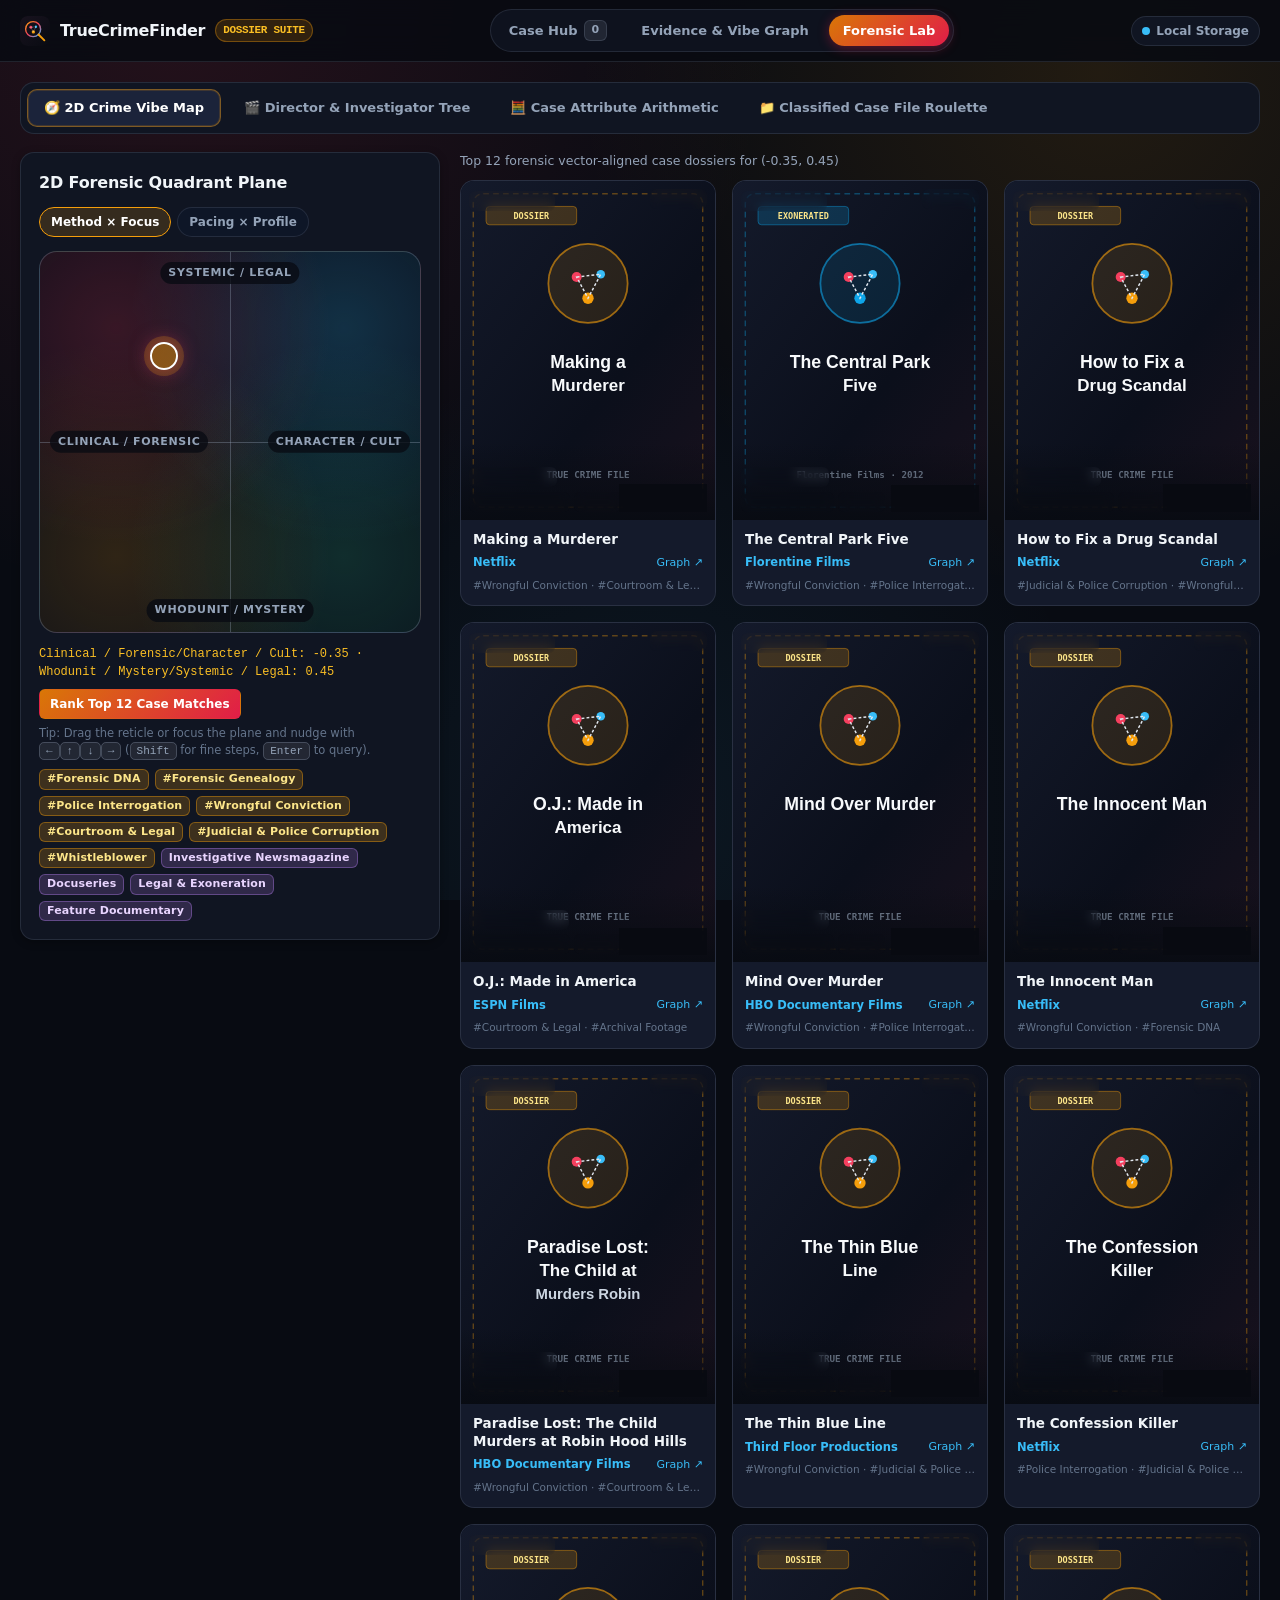
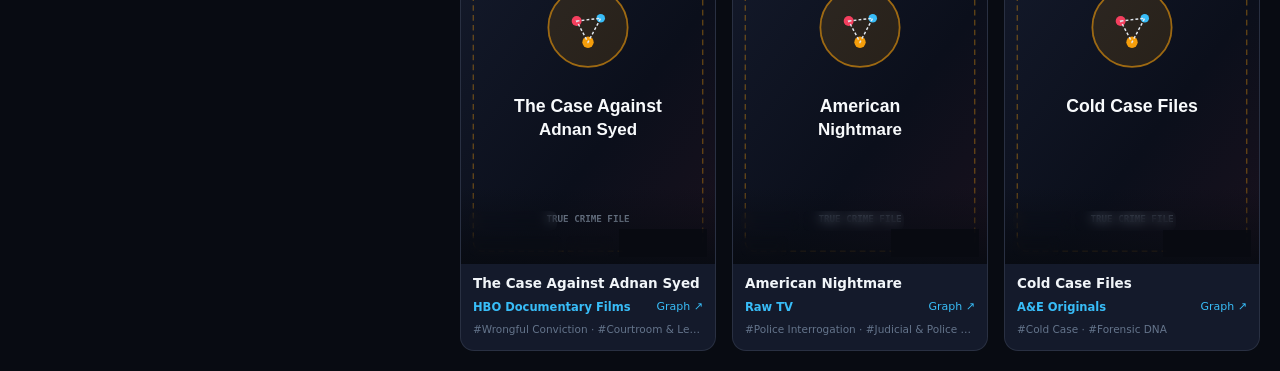
==== commit 7a419f7d: "Expand canonical catalog to 115 titles across all 12 platforms + add multi-topic TVMaze & live TMDB " ====
--- a/eclectic-lab.html
+++ b/eclectic-lab.html
@@ -181,6 +181,7 @@
     </section>
   </main>
 
+  <script src="./catalog-data.js"></script>
   <script src="./shared-core.js"></script>
   <script>
     (function () {
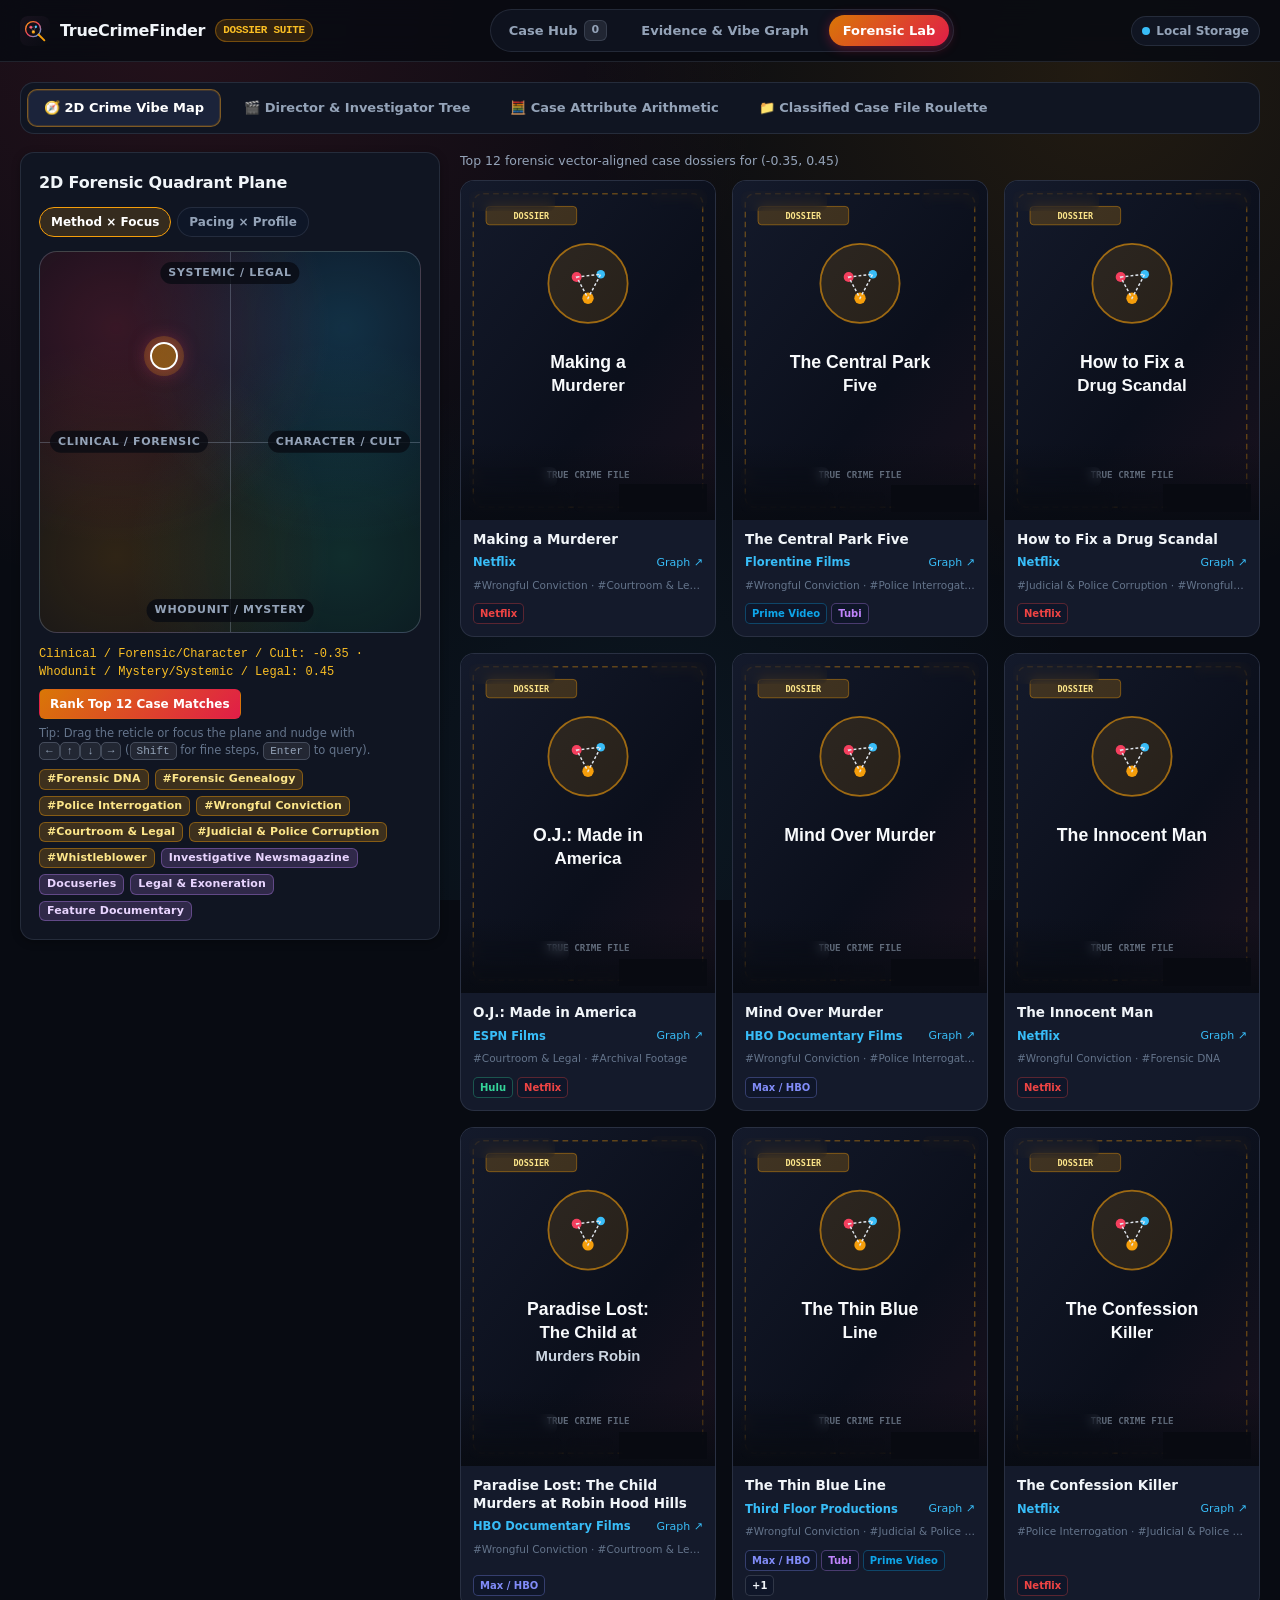
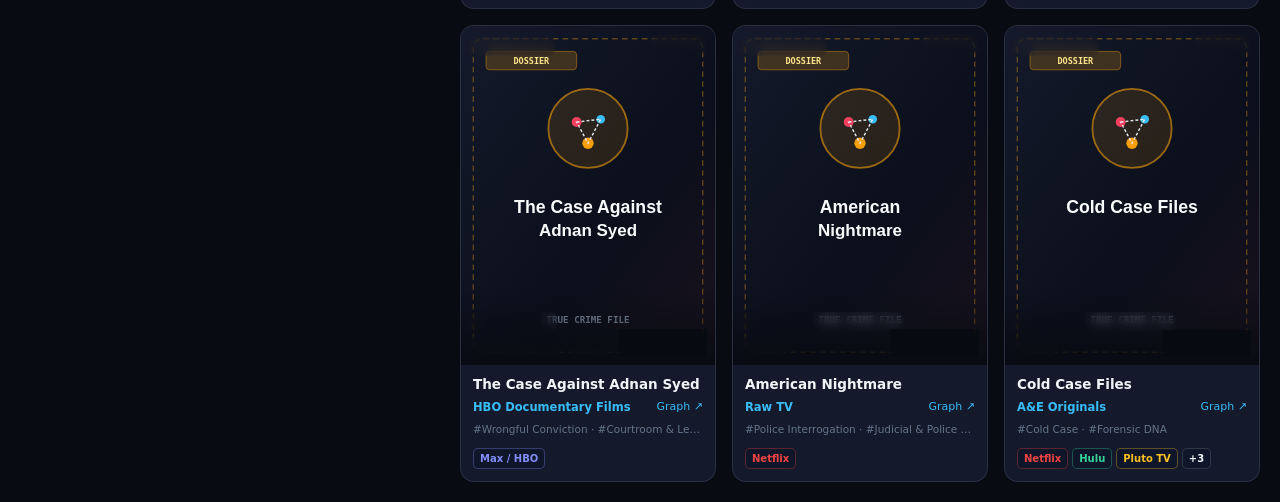
==== commit b0e6e862: "Reflect US streaming availability across cards and add direct streaming service links in Case Detail" ====
--- a/eclectic-lab.html
+++ b/eclectic-lab.html
@@ -182,6 +182,8 @@
   </main>
 
   <script src="./catalog-data.js"></script>
+  <script src="./imdb-catalog.js"></script>
+  <script src="./streaming-links.js"></script>
   <script src="./shared-core.js"></script>
   <script>
     (function () {
@@ -226,6 +228,7 @@
         const leadStudio = media.studios?.nodes?.[0]?.name || '';
         const subTags = AF.getTopSubgenreTags(media, 2);
         const caseSt = AF.classifyDub(media);
+        const platforms = AF.detectPlatforms(media);
         return `
           <article class="anime-card" tabindex="0" data-id="${media.id}">
             <div class="anime-card-cover-wrap">
@@ -250,6 +253,12 @@
                 <a href="./vibe-graph.html?seed=${media.id}" onclick="event.stopPropagation();" style="font-size:11px;flex-shrink:0;">Graph ↗</a>
               </div>
               ${subTags.length ? `<div style="font-size:10.5px;color:var(--text-dim);white-space:nowrap;overflow:hidden;text-overflow:ellipsis;">${subTags.map(t => '#' + AF.escapeHtml(t)).join(' · ')}</div>` : ''}
+              ${platforms.length ? `
+                <div class="anime-card-platforms">
+                  ${platforms.slice(0, 3).map(p => `<span class="platform-tag" style="color:${p.color};border-color:${p.color}55;">${AF.escapeHtml(p.name)}</span>`).join('')}
+                  ${platforms.length > 3 ? `<span class="platform-tag">+${platforms.length - 3}</span>` : ''}
+                </div>
+              ` : ''}
             </div>
           </article>
         `;
@@ -278,6 +287,7 @@
             }
           });
         });
+        AF.hydrateCardPosters(container, byId);
       }
 
       // ----------------------------------------------------------------------
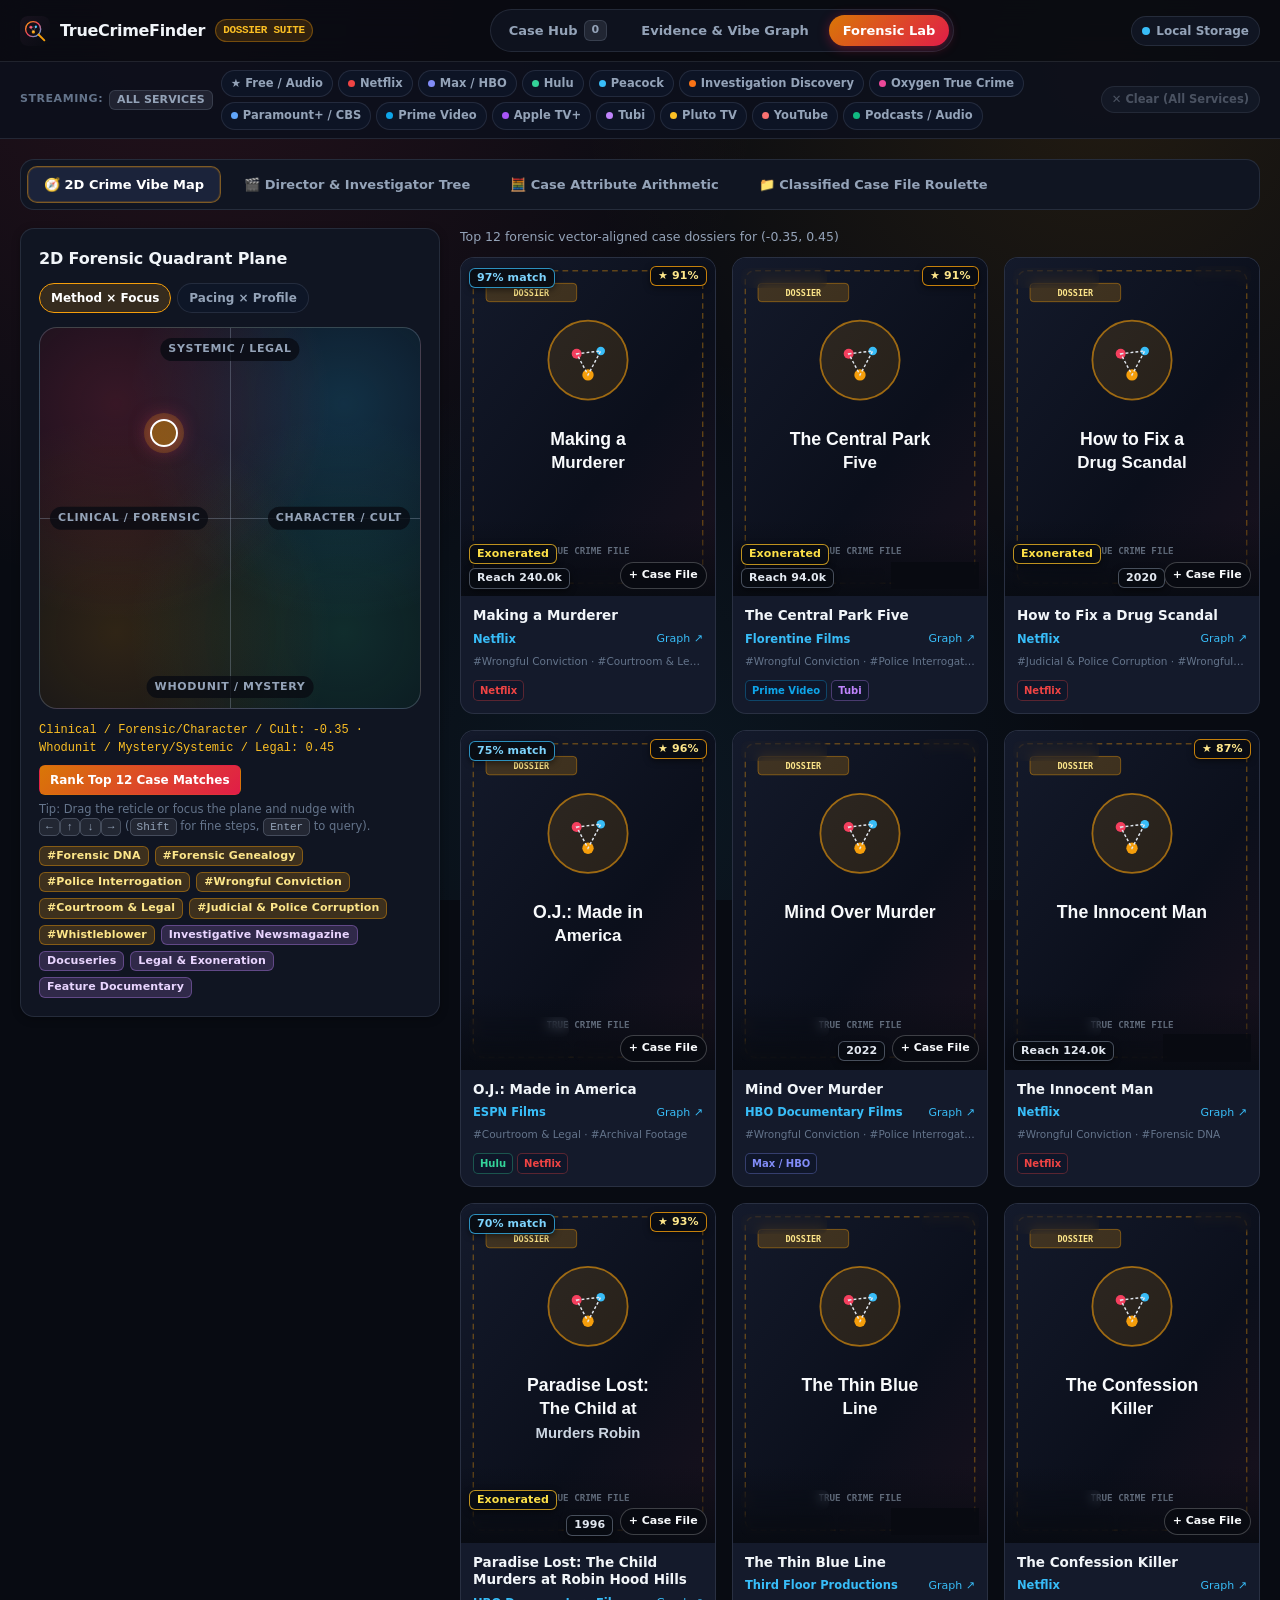
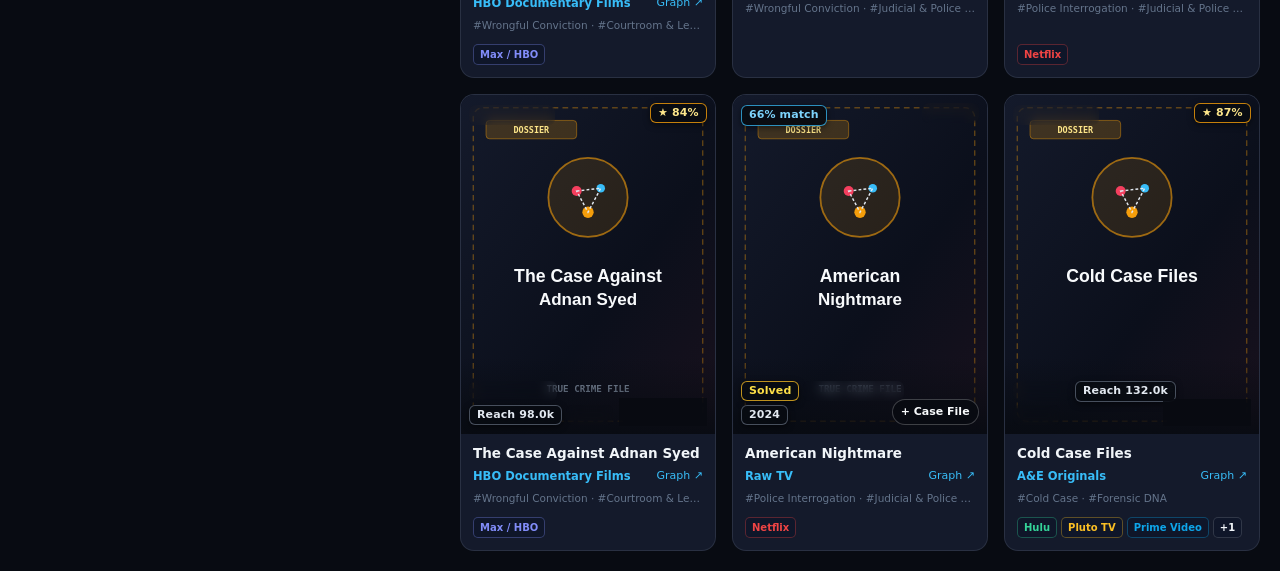
==== commit 27f17307: "Add persistent global multi-select streaming service filter bar with Clear button across all pages" ====
--- a/eclectic-lab.html
+++ b/eclectic-lab.html
@@ -383,7 +383,13 @@
         const grid = document.getElementById('vibeMapGrid');
         const meta = document.getElementById('vibeMapMeta');
 
-        let pool = [...AF.CANONICAL_DOSSIER_LIST];
+        let pool = AF.CANONICAL_DOSSIER_LIST.filter(m => AF.matchesStreamingFilter(m));
+        if (!pool.length) {
+          const sf = AF.getStreamingFilterSummary();
+          meta.textContent = `0 case dossiers matched (${sf})`;
+          grid.innerHTML = `<div class="empty-state" style="grid-column:1/-1;">No case dossiers available on <strong>${AF.escapeHtml(sf)}</strong>. Click <strong>Clear (All Services)</strong> above to see all titles.</div>`;
+          return;
+        }
         if (mapped.maxPopularity) {
           const sub = pool.filter(m => (m.popularity || 0) <= mapped.maxPopularity);
           if (sub.length >= 4) pool = sub;
@@ -636,10 +642,11 @@
         const bucketsBar = document.getElementById('auteurBucketsBar');
         const grid = document.getElementById('auteurGrid');
 
+        const streamFiltered = currentAuteurCredits.filter(c => AF.matchesStreamingFilter(c.media));
         const counts = {};
         CRAFT_BUCKETS.forEach(b => { counts[b] = 0; });
-        counts['All Credits'] = currentAuteurCredits.length;
-        currentAuteurCredits.forEach(c => {
+        counts['All Credits'] = streamFiltered.length;
+        streamFiltered.forEach(c => {
           c.buckets.forEach(b => { counts[b] = (counts[b] || 0) + 1; });
         });
 
@@ -656,8 +663,8 @@
         });
 
         const filtered = activeBucket === 'All Credits'
-          ? currentAuteurCredits
-          : currentAuteurCredits.filter(c => c.buckets.has(activeBucket));
+          ? streamFiltered
+          : streamFiltered.filter(c => c.buckets.has(activeBucket));
 
         const pickRole = (c) => {
           if (activeBucket !== 'All Credits' && c.rolesByBucket?.[activeBucket]?.length) {
@@ -795,6 +802,7 @@
 
         const entryOnly = document.getElementById('arithEntryPointsOnly')?.checked;
         const pool = AF.CANONICAL_DOSSIER_LIST.filter(m => {
+          if (!AF.matchesStreamingFilter(m)) return false;
           if (dna.seedIds.has(m.id)) return false;
           if (entryOnly && AF.isSequelOrRecap(m)) return false;
           if ((m.genres || []).some(g => negG.has(g.toLowerCase()))) return false;
@@ -968,7 +976,12 @@
         const genre = document.getElementById('rouletteGenreSelect').value;
 
         if (refetch || !roulettePool.length) {
-          let pool = [...AF.CANONICAL_DOSSIER_LIST];
+          let pool = AF.CANONICAL_DOSSIER_LIST.filter(m => AF.matchesStreamingFilter(m));
+          if (!pool.length) {
+            const sf = AF.getStreamingFilterSummary();
+            stage.innerHTML = `<div class="empty-state">No case dossiers available on <strong>${AF.escapeHtml(sf)}</strong>. Click <strong>Clear (All Services)</strong> above to see all titles.</div>`;
+            return;
+          }
           if (popMax) {
             const sub = pool.filter(m => (m.popularity || 0) <= popMax);
             if (sub.length >= 4) pool = sub;
@@ -1101,6 +1114,13 @@
         if (activeTab === 'roulette' && currentRoulette) renderRouletteCard();
       });
 
+      AF.onStreamingFilterChange(() => {
+        if (activeTab === 'vibe-map') runQuadrantQuery();
+        else if (activeTab === 'auteur') renderAuteurCredits();
+        else if (activeTab === 'arithmetic') solveEquation();
+        else if (activeTab === 'roulette') rollRoulette(true);
+      });
+
       const params = new URLSearchParams(window.location.search);
       const deepStaff = params.get('staff');
       const initialTab = deepStaff
--- a/styles.css
+++ b/styles.css
@@ -115,6 +115,91 @@
   padding: 0 20px;
 }
 
+/* Global Multi-Select Streaming Service Filter Bar (appears on all pages) */
+.af-stream-filter-bar {
+  background: rgba(12, 16, 28, 0.92);
+  border-bottom: 1px solid var(--border);
+  padding: 8px 20px;
+}
+.af-stream-filter-inner {
+  max-width: 1480px;
+  margin: 0 auto;
+  display: flex;
+  align-items: center;
+  gap: 8px;
+  flex-wrap: wrap;
+}
+.af-stream-filter-label {
+  font-size: 11px;
+  font-weight: 800;
+  letter-spacing: 0.05em;
+  text-transform: uppercase;
+  color: var(--text-dim);
+  display: inline-flex;
+  align-items: center;
+  gap: 6px;
+  flex-shrink: 0;
+}
+.af-stream-pills {
+  display: flex;
+  align-items: center;
+  flex-wrap: wrap;
+  gap: 5px;
+  flex: 1;
+  min-width: 0;
+}
+.af-stream-pill {
+  display: inline-flex;
+  align-items: center;
+  gap: 5px;
+  padding: 4px 9px;
+  border-radius: 99px;
+  font-size: 11.5px;
+  font-weight: 600;
+  border: 1px solid var(--border);
+  background: rgba(15, 23, 42, 0.72);
+  color: var(--text-muted);
+  cursor: pointer;
+  transition: background 0.14s, border-color 0.14s, color 0.14s, transform 0.1s;
+}
+.af-stream-pill:hover {
+  border-color: var(--border-strong);
+  color: var(--text);
+  background: rgba(30, 41, 59, 0.85);
+}
+.af-stream-pill.active {
+  background: rgba(245, 158, 11, 0.18);
+  border-color: rgba(245, 158, 11, 0.75);
+  color: #fef3c7;
+  box-shadow: 0 0 0 1px rgba(245, 158, 11, 0.2);
+}
+.af-stream-clear-btn {
+  padding: 4px 10px;
+  border-radius: 99px;
+  font-size: 11.5px;
+  font-weight: 700;
+  border: 1px solid var(--border-strong);
+  background: rgba(30, 41, 59, 0.75);
+  color: var(--text-muted);
+  cursor: pointer;
+  flex-shrink: 0;
+  transition: background 0.14s, border-color 0.14s, color 0.14s;
+}
+.af-stream-clear-btn:hover:not(:disabled) {
+  background: rgba(244, 63, 94, 0.22);
+  border-color: rgba(244, 63, 94, 0.7);
+  color: #fecdd3;
+}
+.af-stream-clear-btn.has-active {
+  background: rgba(244, 63, 94, 0.16);
+  border-color: rgba(244, 63, 94, 0.55);
+  color: #fda4af;
+}
+.af-stream-clear-btn:disabled {
+  opacity: 0.45;
+  cursor: default;
+}
+
 .af-brand {
   display: flex;
   align-items: center;
